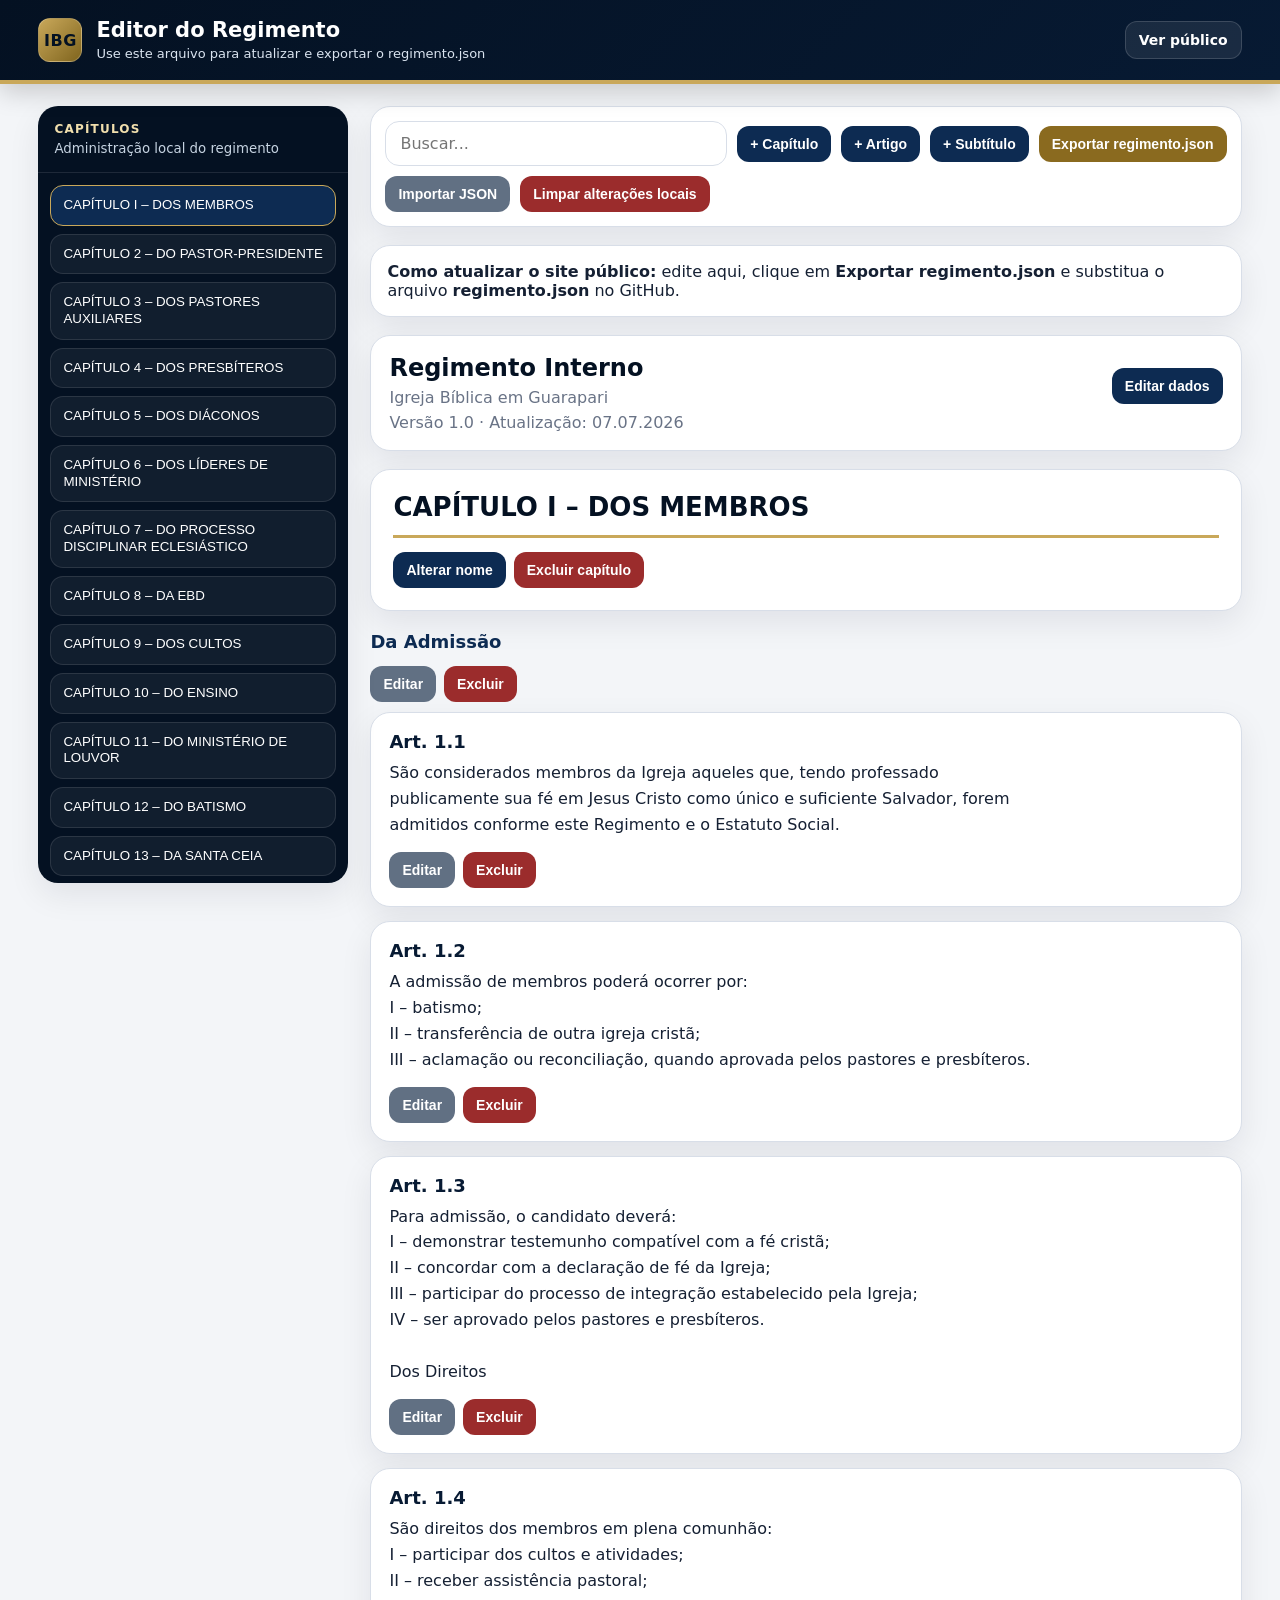
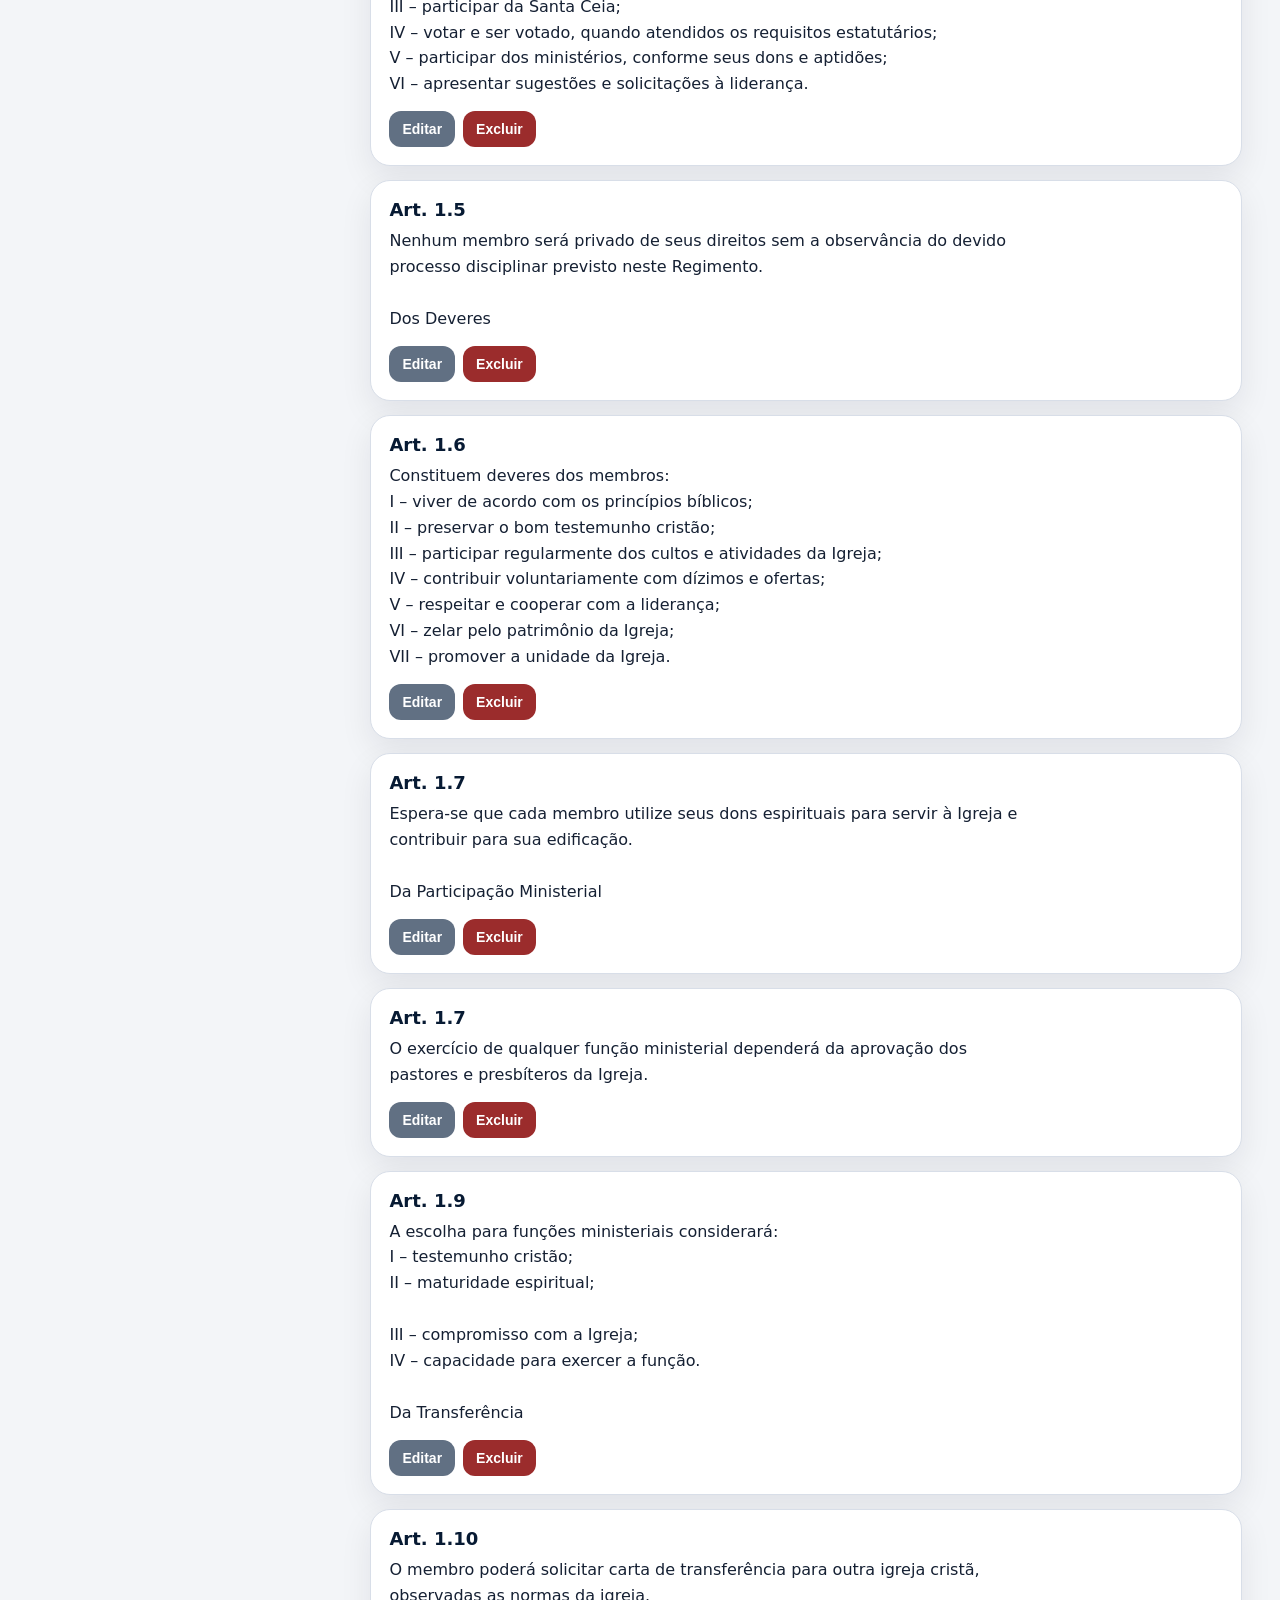
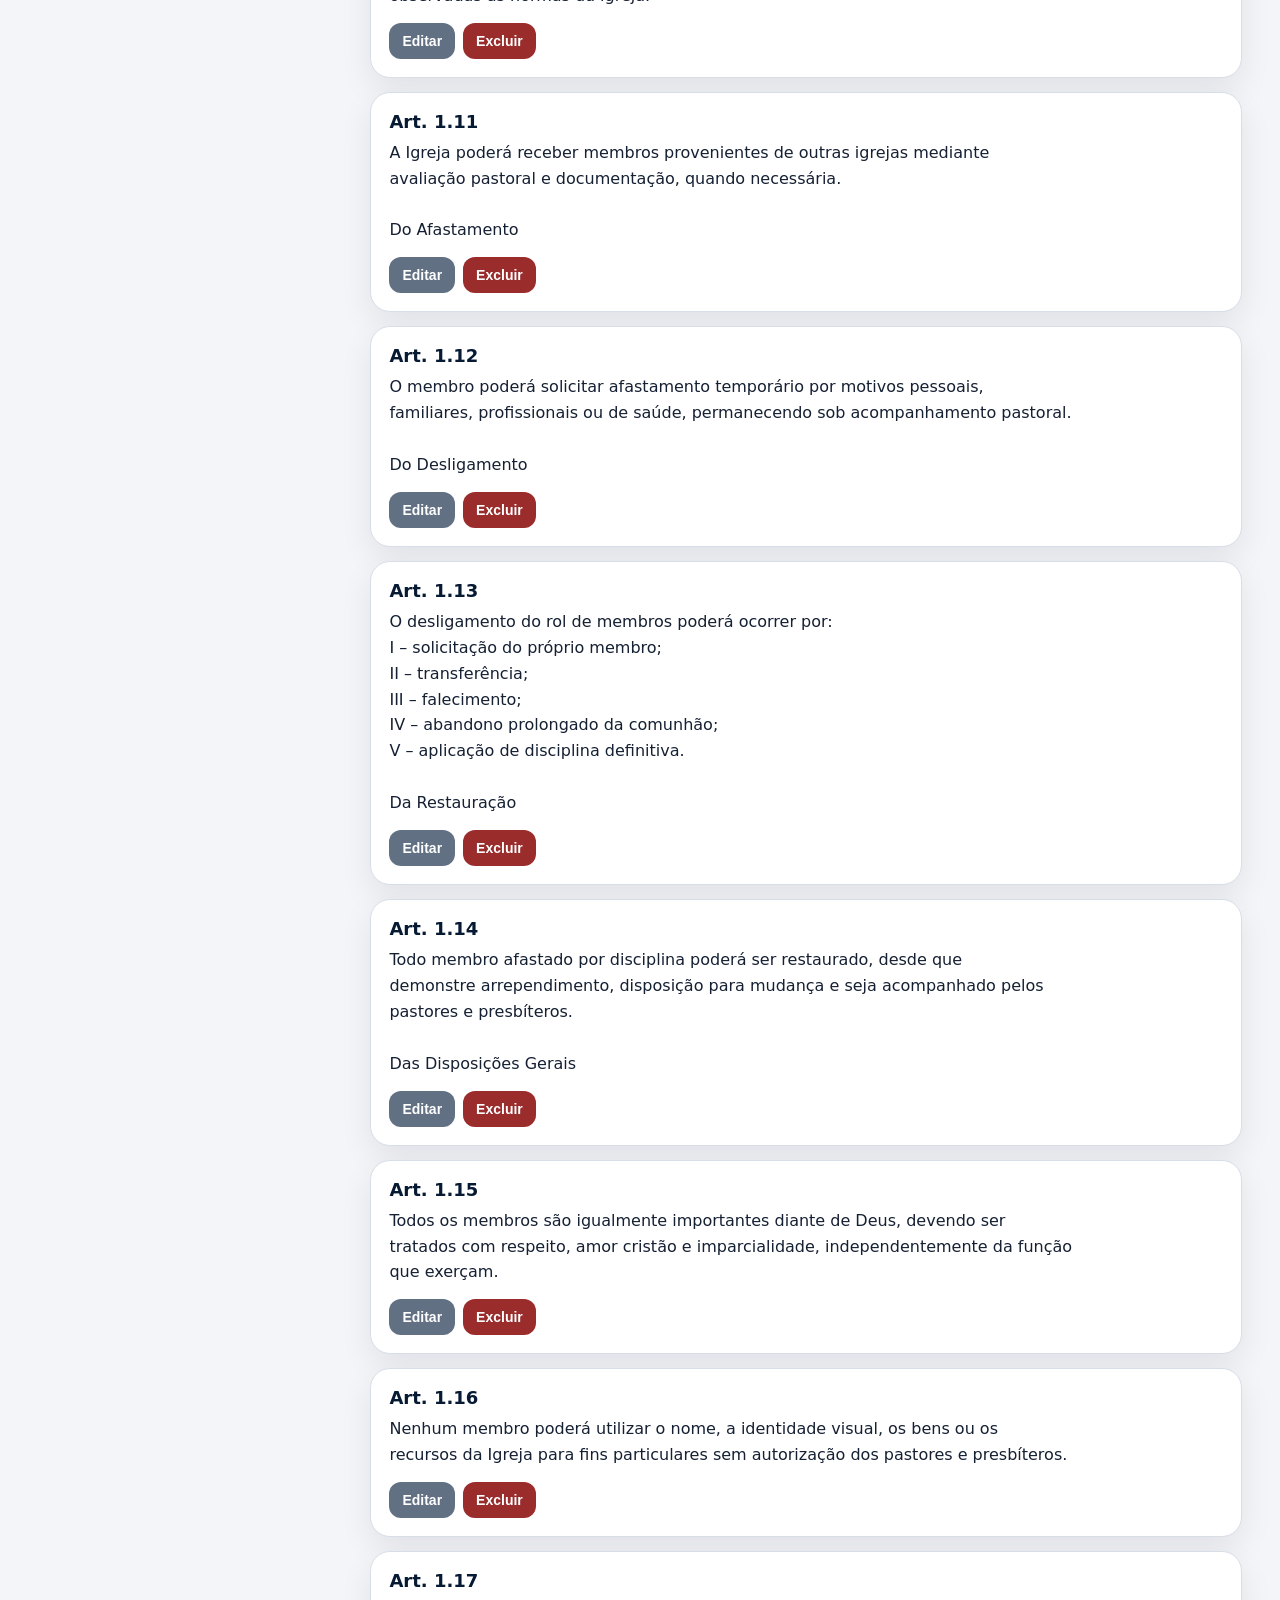
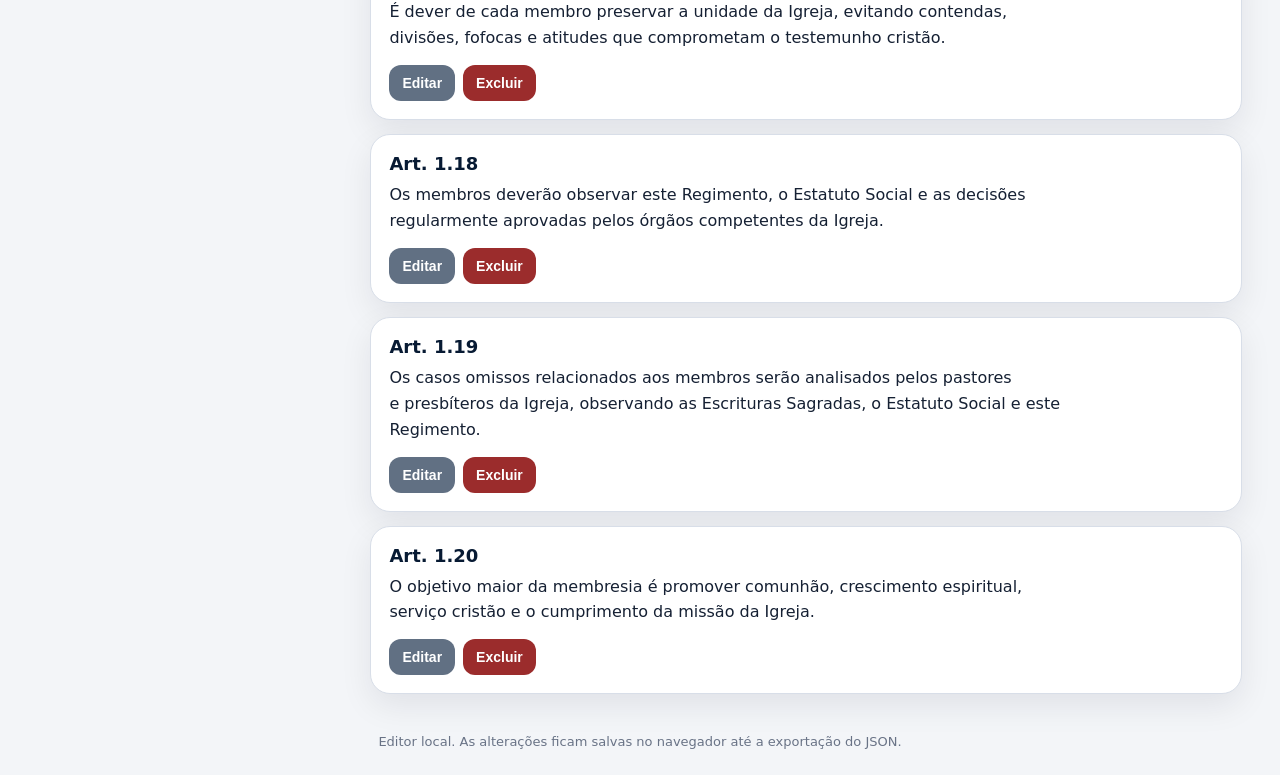
==== editor.html @ 9f3fc02a "Add files via upload" ====
<!doctype html>
<html lang="pt-BR">
<head>
  <meta charset="utf-8">
  <meta name="viewport" content="width=device-width,initial-scale=1">
  <title>Editor do Regimento - IBG</title>
  <link rel="stylesheet" href="style.css">
</head>
<body data-mode="editor" class="editor-mode">
  <header class="app-header">
    <div class="header-inner">
      <div class="brand">
        <div class="logo-mark">IBG</div>
        <div>
          <h1>Editor do Regimento</h1>
          <p>Use este arquivo para atualizar e exportar o regimento.json</p>
        </div>
      </div>
      <div class="header-actions">
        <button class="btn ghost menu-toggle" onclick="openSidebar()">☰ Capítulos</button>
        <a class="btn ghost hide-mobile" href="index.html" target="_blank">Ver público</a>
      </div>
    </div>
  </header>

  <div id="sidebarBackdrop" class="sidebar-backdrop" onclick="closeSidebar()"></div>

  <div class="app">
    <aside id="sidebar" class="sidebar">
      <div class="sidebar-head">
        <div class="sidebar-title">Capítulos</div>
        <small>Administração local do regimento</small>
      </div>
      <nav id="chapterMenu" class="chapter-nav"></nav>
    </aside>

    <main class="content">
      <div class="toolbar">
        <div class="search">
          <input id="searchInput" placeholder="Buscar..." oninput="render()">
        </div>
        <button class="btn" onclick="openChapterModal()">+ Capítulo</button>
        <button class="btn" onclick="openItemModal('article')">+ Artigo</button>
        <button class="btn" onclick="openItemModal('section')">+ Subtítulo</button>
        <button class="btn gold" onclick="downloadJSON()">Exportar regimento.json</button>
        <button class="btn light" onclick="document.getElementById('jsonFile').click()">Importar JSON</button>
        <button class="btn danger" onclick="clearLocalChanges()">Limpar alterações locais</button>
        <input id="jsonFile" type="file" accept=".json" style="display:none" onchange="importJSON(event)">
      </div>

      <div class="notice-card" style="padding:16px;margin-bottom:18px">
        <strong>Como atualizar o site público:</strong>
        edite aqui, clique em <strong>Exportar regimento.json</strong> e substitua o arquivo <strong>regimento.json</strong> no GitHub.
      </div>

      <div id="content"></div>
    </main>
  </div>

  <div id="metaModal" class="modal">
    <div class="modal-box">
      <h2>Dados do regimento</h2>
      <div class="form-row"><label>Título</label><input id="metaTitle"></div>
      <div class="form-row"><label>Igreja</label><input id="metaChurch"></div>
      <div class="form-row"><label>Versão</label><input id="metaVersion"></div>
      <div class="form-row"><label>Última atualização</label><input id="metaUpdated"></div>
      <div class="chapter-actions">
        <button class="btn success" onclick="saveMeta()">Salvar</button>
        <button class="btn light" onclick="closeModals()">Cancelar</button>
      </div>
    </div>
  </div>

  <div id="chapterModal" class="modal">
    <div class="modal-box">
      <h2 id="chapterModalTitle">Novo capítulo</h2>
      <div class="form-row">
        <label>Nome do capítulo</label>
        <input id="chapterTitleInput" placeholder="Ex.: CAPÍTULO I – DOS MEMBROS">
      </div>
      <div class="chapter-actions">
        <button class="btn success" onclick="saveChapter()">Salvar</button>
        <button class="btn light" onclick="closeModals()">Cancelar</button>
      </div>
    </div>
  </div>

  <div id="itemModal" class="modal">
    <div class="modal-box">
      <h2 id="itemModalTitle">Novo artigo</h2>
      <div class="form-row">
        <label>Capítulo</label>
        <select id="itemChapterSelect"></select>
      </div>
      <div class="form-row" id="articleNumberWrapper">
        <label>Número do artigo</label>
        <input id="itemNumberInput" placeholder="Ex.: Art. 5.14">
      </div>
      <div class="form-row">
        <label>Texto</label>
        <textarea id="itemTextInput" placeholder="Digite o texto..."></textarea>
      </div>
      <div class="chapter-actions">
        <button class="btn success" onclick="saveItem()">Salvar</button>
        <button class="btn light" onclick="closeModals()">Cancelar</button>
      </div>
    </div>
  </div>

  <footer class="footer">Editor local. As alterações ficam salvas no navegador até a exportação do JSON.</footer>
  <div id="toast" class="toast"></div>
  <script src="app.js"></script>
</body>
</html>
---- style.css ----
:root{
  --navy:#041122;
  --navy-2:#071a33;
  --navy-3:#0d2b52;
  --gold:#c9a85a;
  --gold-2:#f1dfad;
  --bg:#f3f5f8;
  --card:#ffffff;
  --text:#152033;
  --muted:#697386;
  --border:#d8dee8;
  --danger:#9b2c2c;
  --success:#206a45;
  --shadow:0 12px 32px rgba(4,17,34,.08);
}
*{box-sizing:border-box}
html{scroll-behavior:smooth}
body{
  margin:0;
  font-family:Inter,system-ui,-apple-system,BlinkMacSystemFont,"Segoe UI",Arial,sans-serif;
  background:var(--bg);
  color:var(--text);
}
body.no-scroll{overflow:hidden}
a{color:inherit}
.app-header{
  position:sticky;
  top:0;
  z-index:20;
  background:linear-gradient(135deg,var(--navy),var(--navy-2));
  color:white;
  border-bottom:4px solid var(--gold);
  box-shadow:0 8px 24px rgba(0,0,0,.18);
}
.header-inner{
  width:min(1240px,94%);
  margin:auto;
  padding:18px 0;
  display:flex;
  align-items:center;
  justify-content:space-between;
  gap:16px;
}
.brand{
  display:flex;
  align-items:center;
  gap:14px;
}
.logo-mark{
  width:44px;
  height:44px;
  border-radius:12px;
  border:1px solid rgba(255,255,255,.2);
  background:linear-gradient(135deg,var(--gold),#80651e);
  display:flex;
  align-items:center;
  justify-content:center;
  color:var(--navy);
  font-weight:900;
  letter-spacing:.5px;
}
.brand h1{margin:0;font-size:21px;line-height:1.1}
.brand p{margin:4px 0 0;color:#d9e3ef;font-size:13px}
.header-actions{display:flex;align-items:center;gap:8px;flex-wrap:wrap}
.btn{
  border:0;
  background:var(--navy-3);
  color:white;
  padding:10px 13px;
  border-radius:12px;
  font-weight:700;
  cursor:pointer;
  text-decoration:none;
  display:inline-flex;
  align-items:center;
  gap:8px;
  font-size:14px;
}
.btn:hover{filter:brightness(1.12)}
.btn.gold{background:#8a6a1f}
.btn.light{background:#617083}
.btn.danger{background:var(--danger)}
.btn.success{background:var(--success)}
.btn.ghost{background:rgba(255,255,255,.08);border:1px solid rgba(255,255,255,.15)}
.menu-toggle{display:none}
.app{
  width:min(1240px,94%);
  margin:22px auto;
  display:grid;
  grid-template-columns:310px 1fr;
  gap:22px;
}
.sidebar{
  position:sticky;
  top:96px;
  align-self:start;
  background:var(--navy);
  color:white;
  border-radius:20px;
  overflow:hidden;
  box-shadow:var(--shadow);
}
.sidebar-head{
  padding:16px;
  border-bottom:1px solid rgba(255,255,255,.1);
}
.sidebar-title{
  font-size:12px;
  letter-spacing:1.2px;
  text-transform:uppercase;
  color:var(--gold-2);
  font-weight:900;
}
.sidebar small{display:block;color:#c6d3e1;margin-top:5px}
.chapter-nav{
  padding:12px;
  max-height:calc(100vh - 190px);
  overflow:auto;
}
.nav-btn{
  width:100%;
  border:1px solid rgba(255,255,255,.11);
  background:rgba(255,255,255,.055);
  color:white;
  text-align:left;
  padding:11px 12px;
  border-radius:13px;
  margin-bottom:8px;
  cursor:pointer;
  line-height:1.25;
}
.nav-btn:hover,.nav-btn.active{
  background:var(--navy-3);
  border-color:var(--gold);
}
.content{min-width:0}
.toolbar{
  background:var(--card);
  border:1px solid var(--border);
  border-radius:20px;
  padding:14px;
  box-shadow:var(--shadow);
  margin-bottom:18px;
  display:flex;
  flex-wrap:wrap;
  gap:10px;
  align-items:center;
}
.search{
  flex:1;
  min-width:240px;
  position:relative;
}
.search input{
  width:100%;
  border:1px solid var(--border);
  border-radius:14px;
  padding:12px 14px;
  font-size:16px;
  outline:none;
}
.search input:focus{border-color:var(--navy-3);box-shadow:0 0 0 4px rgba(13,43,82,.08)}
.meta-card,.chapter-card,.article-card,.notice-card{
  background:var(--card);
  border:1px solid var(--border);
  border-radius:20px;
  box-shadow:var(--shadow);
}
.meta-card{
  padding:18px;
  margin-bottom:18px;
  display:flex;
  justify-content:space-between;
  gap:16px;
  align-items:flex-start;
}
.meta-card h2{margin:0;color:var(--navy);font-size:24px}
.meta-card p{margin:6px 0 0;color:var(--muted)}
.chapter-card{
  padding:22px;
  margin-bottom:16px;
}
.chapter-card h2{
  margin:0;
  color:var(--navy);
  font-size:26px;
  line-height:1.2;
  padding-bottom:12px;
  border-bottom:3px solid var(--gold);
}
.chapter-actions,.article-actions{display:flex;gap:8px;flex-wrap:wrap;margin-top:14px}
.section-title{
  margin:20px 0 10px;
  color:var(--navy-3);
  font-weight:900;
  font-size:18px;
}
.article-card{
  padding:18px;
  margin-bottom:14px;
  scroll-margin-top:120px;
}
.article-card h3{
  margin:0 0 8px;
  color:var(--navy-2);
  font-size:18px;
}
.article-card p{
  margin:0;
  line-height:1.62;
  white-space:pre-wrap;
  font-size:16px;
}
.article-number-link{
  text-decoration:none;
}
.article-number-link:hover{text-decoration:underline}
.empty{
  padding:28px;
  text-align:center;
  color:var(--muted);
}
.admin-only{display:none}
.editor-mode .admin-only{display:flex}
.form-row{margin-bottom:14px}
label{display:block;margin-bottom:6px;font-weight:800;color:var(--navy)}
input,textarea,select{
  width:100%;
  border:1px solid var(--border);
  border-radius:12px;
  padding:11px;
  font:inherit;
  outline:none;
}
textarea{min-height:165px;resize:vertical}
input:focus,textarea:focus,select:focus{border-color:var(--navy-3);box-shadow:0 0 0 4px rgba(13,43,82,.08)}
.modal{
  position:fixed;
  inset:0;
  display:none;
  align-items:center;
  justify-content:center;
  background:rgba(0,0,0,.58);
  z-index:50;
  padding:18px;
}
.modal.open{display:flex}
.modal-box{
  width:min(780px,100%);
  max-height:90vh;
  overflow:auto;
  background:white;
  border-radius:22px;
  padding:22px;
  box-shadow:0 30px 90px rgba(0,0,0,.35);
}
.modal-box h2{margin:0 0 16px;color:var(--navy)}
.footer{
  width:min(1240px,94%);
  margin:26px auto;
  color:var(--muted);
  font-size:13px;
  text-align:center;
}
.toast{
  position:fixed;
  right:18px;
  bottom:18px;
  background:var(--navy);
  color:white;
  padding:13px 16px;
  border-radius:14px;
  box-shadow:var(--shadow);
  display:none;
  z-index:80;
}
.toast.show{display:block}
@media(max-width:900px){
  .header-inner{padding:14px 0}
  .brand h1{font-size:18px}
  .header-actions .hide-mobile{display:none}
  .menu-toggle{display:inline-flex}
  .app{display:block;margin-top:14px}
  .sidebar{
    position:fixed;
    inset:0 auto 0 0;
    width:min(86vw,340px);
    border-radius:0;
    transform:translateX(-105%);
    transition:.25s ease;
    z-index:40;
    top:0;
  }
  .sidebar.open{transform:translateX(0)}
  .chapter-nav{max-height:calc(100vh - 78px)}
  .sidebar-backdrop{
    display:none;
    position:fixed;
    inset:0;
    background:rgba(0,0,0,.45);
    z-index:35;
  }
  .sidebar-backdrop.open{display:block}
  .toolbar{position:sticky;top:83px;z-index:15}
  .search{min-width:100%}
  .meta-card{display:block}
  .chapter-card h2{font-size:22px}
  .article-card p{font-size:16.5px}
}
@media(max-width:520px){
  .header-inner{width:92%}
  .brand{gap:10px}
  .logo-mark{width:38px;height:38px;border-radius:10px}
  .header-actions{justify-content:flex-end}
  .btn{padding:9px 11px;font-size:13px}
  .app{width:92%}
  .toolbar{border-radius:16px}
  .chapter-card,.article-card,.meta-card{border-radius:16px}
}
@media print{
  .app-header,.sidebar,.toolbar,.chapter-actions,.article-actions,.footer,.toast{display:none!important}
  body{background:white;color:black}
  .app{display:block;width:100%;margin:0}
  .chapter-card,.article-card,.meta-card{box-shadow:none;border:0;border-radius:0}
  .article-card{page-break-inside:avoid}
  .chapter-card h2{color:black;border-bottom:2px solid #000}
}
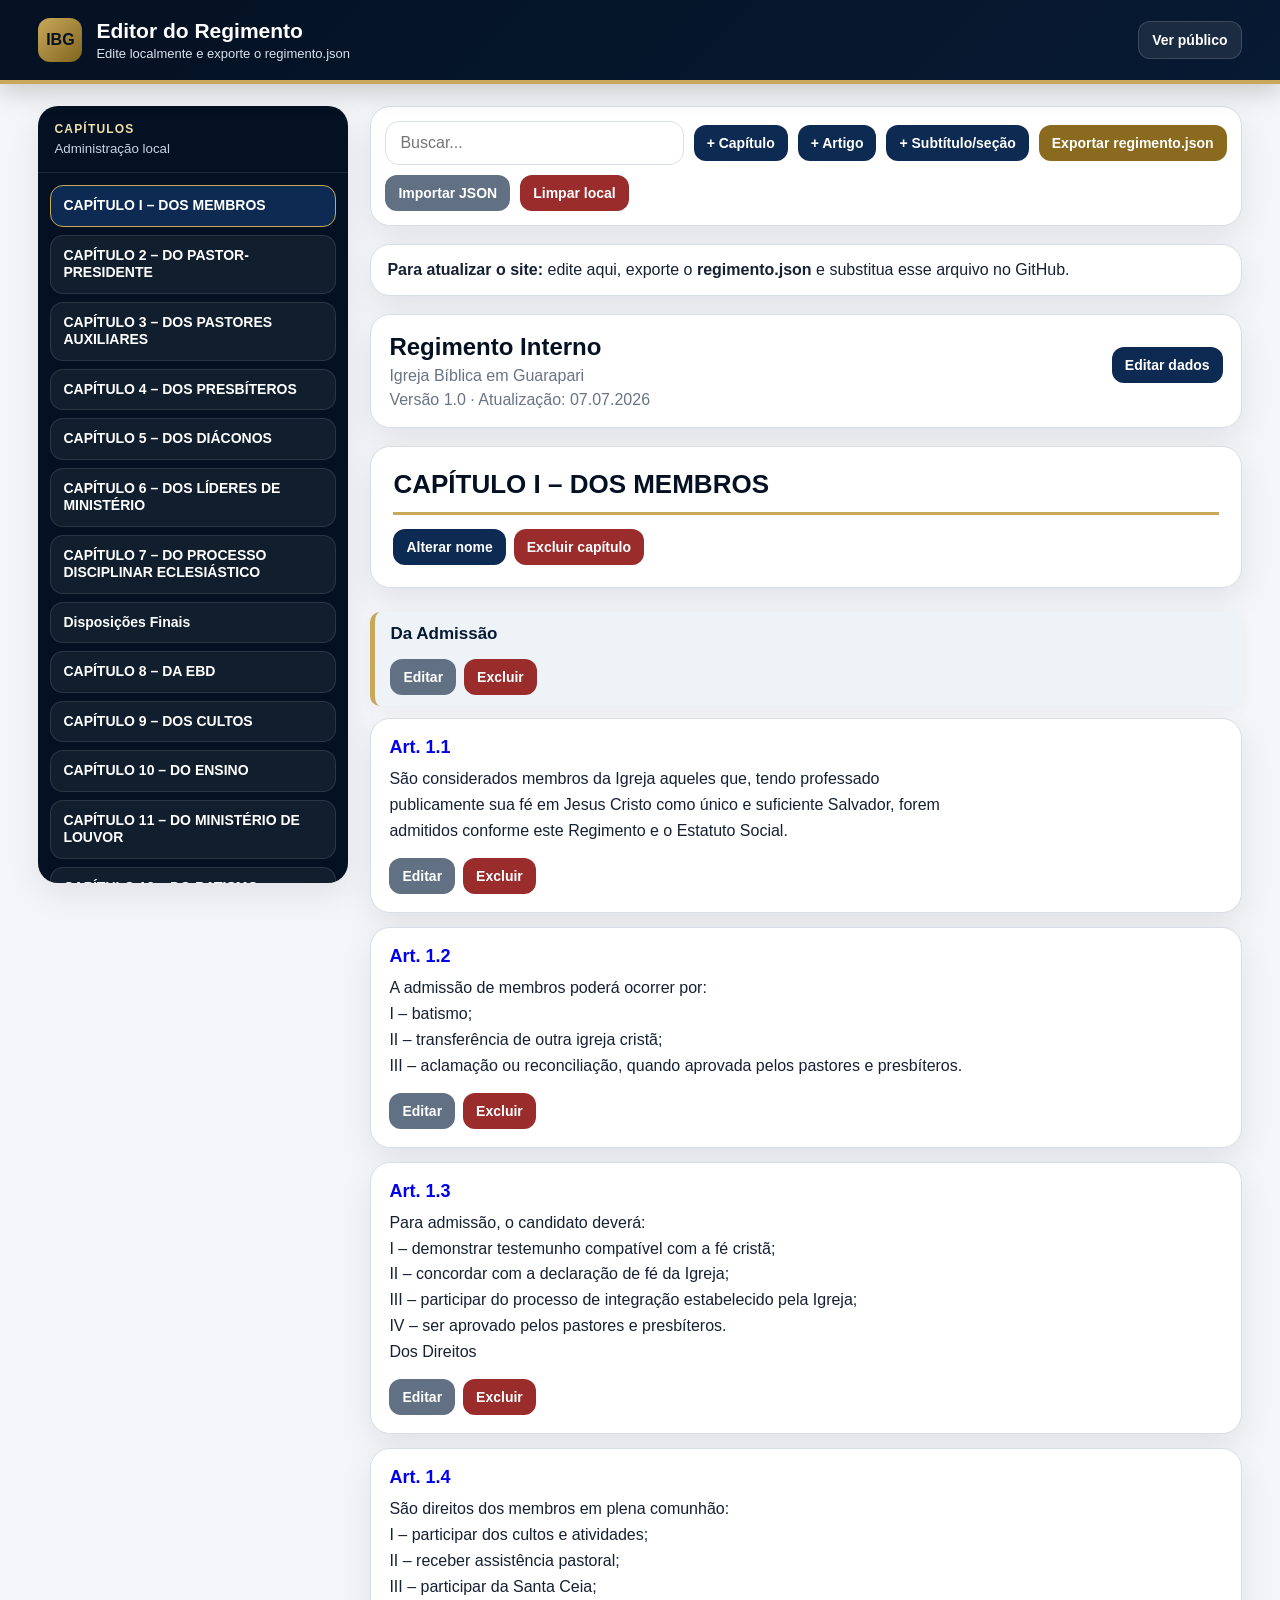
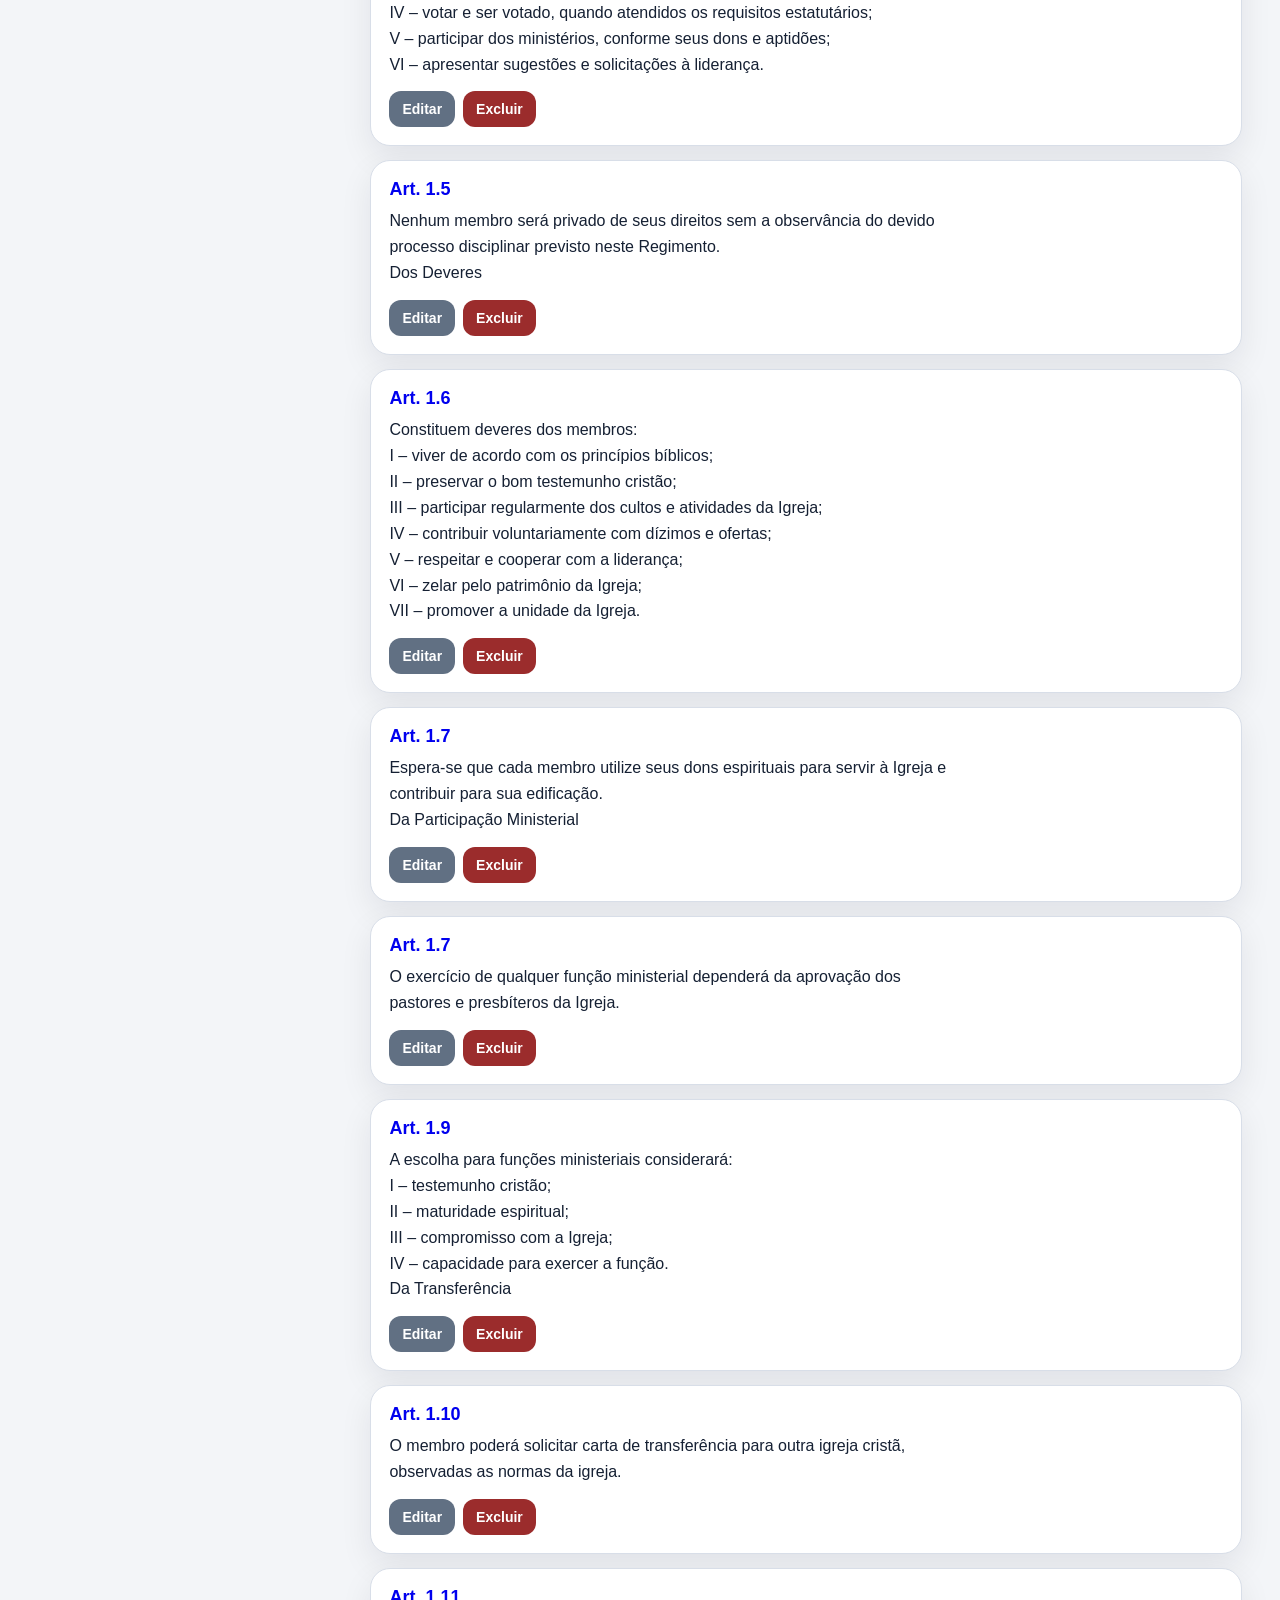
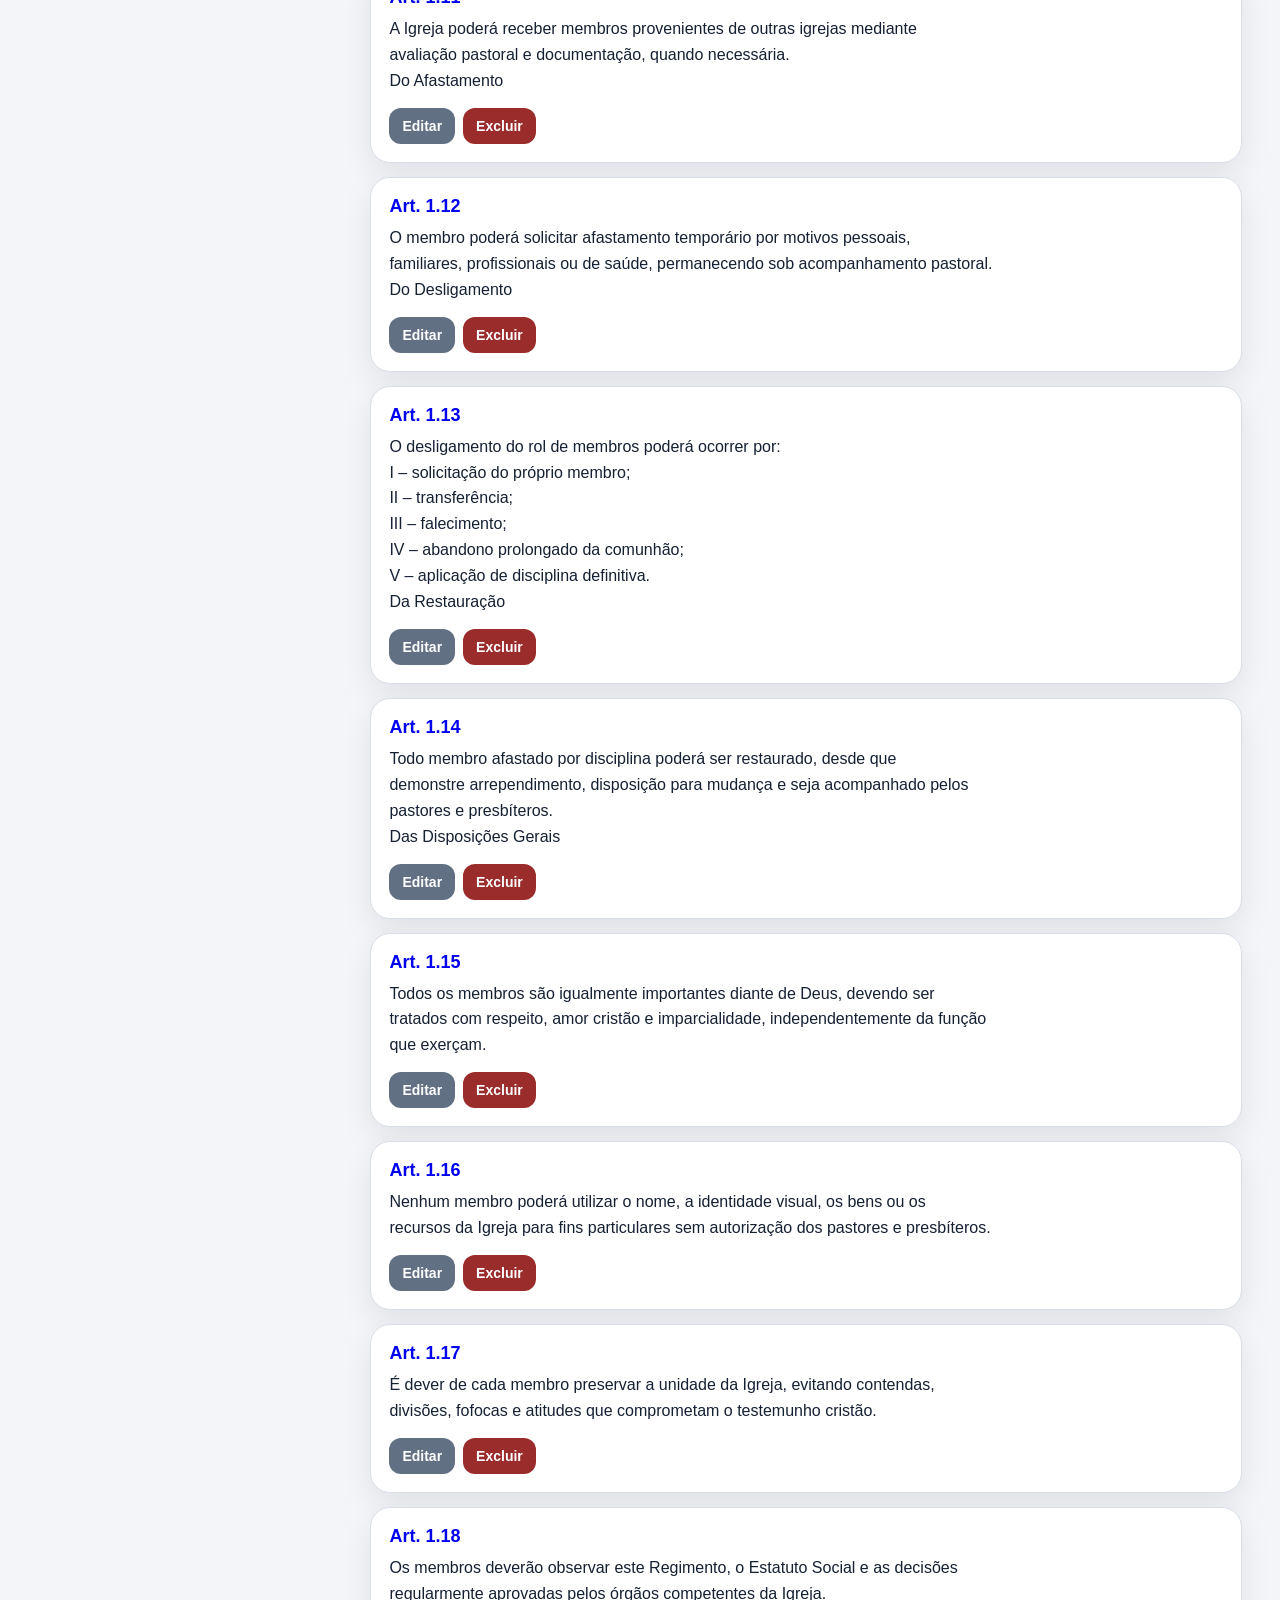
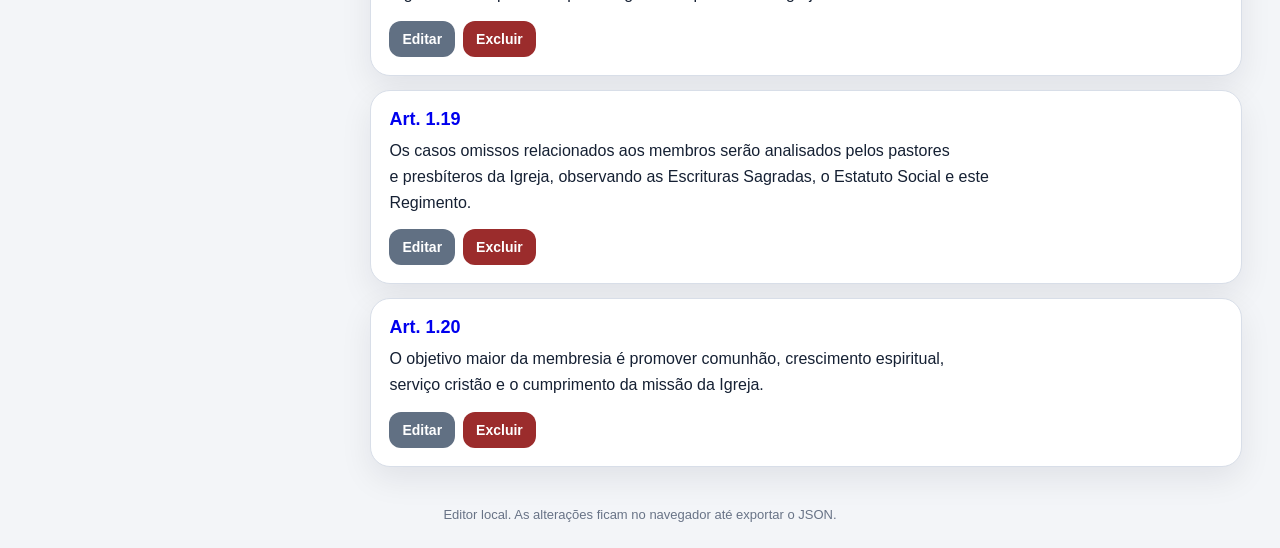
==== commit a6166868: "Add files via upload" ====
--- a/editor.html
+++ b/editor.html
@@ -6,109 +6,54 @@
   <title>Editor do Regimento - IBG</title>
   <link rel="stylesheet" href="style.css">
 </head>
-<body data-mode="editor" class="editor-mode">
-  <header class="app-header">
-    <div class="header-inner">
-      <div class="brand">
-        <div class="logo-mark">IBG</div>
-        <div>
-          <h1>Editor do Regimento</h1>
-          <p>Use este arquivo para atualizar e exportar o regimento.json</p>
-        </div>
-      </div>
-      <div class="header-actions">
-        <button class="btn ghost menu-toggle" onclick="openSidebar()">☰ Capítulos</button>
-        <a class="btn ghost hide-mobile" href="index.html" target="_blank">Ver público</a>
-      </div>
+<body data-mode="editor">
+<header>
+  <div class="header-inner">
+    <div class="brand"><div class="logo">IBG</div><div><h1>Editor do Regimento</h1><p>Edite localmente e exporte o regimento.json</p></div></div>
+    <div class="actions"><button class="ghost menu-toggle" onclick="openSidebar()">☰ Capítulos</button><a class="btn ghost hide-mobile" href="index.html" target="_blank">Ver público</a></div>
+  </div>
+</header>
+<div id="sidebarBackdrop" class="sidebar-backdrop" onclick="closeSidebar()"></div>
+<div class="app">
+  <aside id="sidebar" class="sidebar"><div class="sidebar-head"><div class="sidebar-title">Capítulos</div><small>Administração local</small></div><nav id="chapterMenu" class="chapter-nav"></nav></aside>
+  <main class="content">
+    <div class="toolbar">
+      <div class="search"><input id="searchInput" placeholder="Buscar..." oninput="render()"></div>
+      <button onclick="openChapterModal()">+ Capítulo</button>
+      <button onclick="openItemModal('article')">+ Artigo</button>
+      <button onclick="openItemModal('section')">+ Subtítulo/seção</button>
+      <button class="gold" onclick="downloadJSON()">Exportar regimento.json</button>
+      <button class="light" onclick="document.getElementById('jsonFile').click()">Importar JSON</button>
+      <button class="danger" onclick="clearLocal()">Limpar local</button>
+      <input id="jsonFile" type="file" accept=".json" style="display:none" onchange="importJSON(event)">
     </div>
-  </header>
+    <div class="notice-card" style="padding:16px;margin-bottom:18px"><strong>Para atualizar o site:</strong> edite aqui, exporte o <strong>regimento.json</strong> e substitua esse arquivo no GitHub.</div>
+    <div id="content"></div>
+  </main>
+</div>
 
-  <div id="sidebarBackdrop" class="sidebar-backdrop" onclick="closeSidebar()"></div>
+<div id="metaModal" class="modal"><div class="modal-box"><h2>Dados do regimento</h2>
+  <div class="form-row"><label>Título</label><input id="metaTitle"></div>
+  <div class="form-row"><label>Igreja</label><input id="metaChurch"></div>
+  <div class="form-row"><label>Versão</label><input id="metaVersion"></div>
+  <div class="form-row"><label>Última atualização</label><input id="metaUpdated"></div>
+  <div class="actions"><button class="success" onclick="saveMeta()">Salvar</button><button class="light" onclick="closeModals()">Cancelar</button></div>
+</div></div>
 
-  <div class="app">
-    <aside id="sidebar" class="sidebar">
-      <div class="sidebar-head">
-        <div class="sidebar-title">Capítulos</div>
-        <small>Administração local do regimento</small>
-      </div>
-      <nav id="chapterMenu" class="chapter-nav"></nav>
-    </aside>
+<div id="chapterModal" class="modal"><div class="modal-box"><h2 id="chapterModalTitle">Novo capítulo</h2>
+  <div class="form-row"><label>Nome do capítulo</label><input id="chapterTitleInput"></div>
+  <div class="actions"><button class="success" onclick="saveChapter()">Salvar</button><button class="light" onclick="closeModals()">Cancelar</button></div>
+</div></div>
 
-    <main class="content">
-      <div class="toolbar">
-        <div class="search">
-          <input id="searchInput" placeholder="Buscar..." oninput="render()">
-        </div>
-        <button class="btn" onclick="openChapterModal()">+ Capítulo</button>
-        <button class="btn" onclick="openItemModal('article')">+ Artigo</button>
-        <button class="btn" onclick="openItemModal('section')">+ Subtítulo</button>
-        <button class="btn gold" onclick="downloadJSON()">Exportar regimento.json</button>
-        <button class="btn light" onclick="document.getElementById('jsonFile').click()">Importar JSON</button>
-        <button class="btn danger" onclick="clearLocalChanges()">Limpar alterações locais</button>
-        <input id="jsonFile" type="file" accept=".json" style="display:none" onchange="importJSON(event)">
-      </div>
+<div id="itemModal" class="modal"><div class="modal-box"><h2 id="itemModalTitle">Novo artigo</h2>
+  <div class="form-row"><label>Capítulo</label><select id="itemChapterSelect"></select></div>
+  <div class="form-row" id="articleNumberWrapper"><label>Número do artigo</label><input id="itemNumberInput" placeholder="Ex.: Art. 5.14"></div>
+  <div class="form-row"><label>Texto</label><textarea id="itemTextInput"></textarea></div>
+  <div class="actions"><button class="success" onclick="saveItem()">Salvar</button><button class="light" onclick="closeModals()">Cancelar</button></div>
+</div></div>
 
-      <div class="notice-card" style="padding:16px;margin-bottom:18px">
-        <strong>Como atualizar o site público:</strong>
-        edite aqui, clique em <strong>Exportar regimento.json</strong> e substitua o arquivo <strong>regimento.json</strong> no GitHub.
-      </div>
-
-      <div id="content"></div>
-    </main>
-  </div>
-
-  <div id="metaModal" class="modal">
-    <div class="modal-box">
-      <h2>Dados do regimento</h2>
-      <div class="form-row"><label>Título</label><input id="metaTitle"></div>
-      <div class="form-row"><label>Igreja</label><input id="metaChurch"></div>
-      <div class="form-row"><label>Versão</label><input id="metaVersion"></div>
-      <div class="form-row"><label>Última atualização</label><input id="metaUpdated"></div>
-      <div class="chapter-actions">
-        <button class="btn success" onclick="saveMeta()">Salvar</button>
-        <button class="btn light" onclick="closeModals()">Cancelar</button>
-      </div>
-    </div>
-  </div>
-
-  <div id="chapterModal" class="modal">
-    <div class="modal-box">
-      <h2 id="chapterModalTitle">Novo capítulo</h2>
-      <div class="form-row">
-        <label>Nome do capítulo</label>
-        <input id="chapterTitleInput" placeholder="Ex.: CAPÍTULO I – DOS MEMBROS">
-      </div>
-      <div class="chapter-actions">
-        <button class="btn success" onclick="saveChapter()">Salvar</button>
-        <button class="btn light" onclick="closeModals()">Cancelar</button>
-      </div>
-    </div>
-  </div>
-
-  <div id="itemModal" class="modal">
-    <div class="modal-box">
-      <h2 id="itemModalTitle">Novo artigo</h2>
-      <div class="form-row">
-        <label>Capítulo</label>
-        <select id="itemChapterSelect"></select>
-      </div>
-      <div class="form-row" id="articleNumberWrapper">
-        <label>Número do artigo</label>
-        <input id="itemNumberInput" placeholder="Ex.: Art. 5.14">
-      </div>
-      <div class="form-row">
-        <label>Texto</label>
-        <textarea id="itemTextInput" placeholder="Digite o texto..."></textarea>
-      </div>
-      <div class="chapter-actions">
-        <button class="btn success" onclick="saveItem()">Salvar</button>
-        <button class="btn light" onclick="closeModals()">Cancelar</button>
-      </div>
-    </div>
-  </div>
-
-  <footer class="footer">Editor local. As alterações ficam salvas no navegador até a exportação do JSON.</footer>
-  <div id="toast" class="toast"></div>
-  <script src="app.js"></script>
+<footer class="footer">Editor local. As alterações ficam no navegador até exportar o JSON.</footer>
+<div id="toast" class="toast"></div>
+<script src="app.js"></script>
 </body>
 </html>
--- a/style.css
+++ b/style.css
@@ -1,328 +1,80 @@
 
 :root{
-  --navy:#041122;
-  --navy-2:#071a33;
-  --navy-3:#0d2b52;
-  --gold:#c9a85a;
-  --gold-2:#f1dfad;
-  --bg:#f3f5f8;
-  --card:#ffffff;
-  --text:#152033;
-  --muted:#697386;
-  --border:#d8dee8;
-  --danger:#9b2c2c;
-  --success:#206a45;
+  --navy:#041122; --navy2:#071a33; --navy3:#0d2b52;
+  --gold:#c9a85a; --gold2:#f2dfaa;
+  --bg:#f3f5f8; --card:#fff; --text:#152033; --muted:#687386;
+  --border:#d8dee8; --danger:#9b2c2c; --success:#206a45;
+  --section-bg:#eef3f8;
   --shadow:0 12px 32px rgba(4,17,34,.08);
 }
 *{box-sizing:border-box}
 html{scroll-behavior:smooth}
-body{
-  margin:0;
-  font-family:Inter,system-ui,-apple-system,BlinkMacSystemFont,"Segoe UI",Arial,sans-serif;
-  background:var(--bg);
-  color:var(--text);
+body{margin:0;font-family:Arial,Helvetica,sans-serif;background:var(--bg);color:var(--text)}
+body.no-scroll{overflow:hidden}
+header{
+  position:sticky;top:0;z-index:20;
+  background:linear-gradient(135deg,var(--navy),var(--navy2));
+  color:white;border-bottom:4px solid var(--gold);
+  box-shadow:0 8px 24px rgba(0,0,0,.18)
 }
-body.no-scroll{overflow:hidden}
-a{color:inherit}
-.app-header{
-  position:sticky;
-  top:0;
-  z-index:20;
-  background:linear-gradient(135deg,var(--navy),var(--navy-2));
-  color:white;
-  border-bottom:4px solid var(--gold);
-  box-shadow:0 8px 24px rgba(0,0,0,.18);
+.header-inner{width:min(1240px,94%);margin:auto;padding:18px 0;display:flex;align-items:center;justify-content:space-between;gap:16px}
+.brand{display:flex;align-items:center;gap:14px}
+.logo{width:44px;height:44px;border-radius:12px;background:linear-gradient(135deg,var(--gold),#80651e);display:flex;align-items:center;justify-content:center;color:var(--navy);font-weight:900}
+.brand h1{margin:0;font-size:21px;line-height:1.1}.brand p{margin:4px 0 0;color:#d9e3ef;font-size:13px}
+.actions{display:flex;gap:8px;flex-wrap:wrap}
+button,.btn{border:0;border-radius:12px;padding:10px 13px;background:var(--navy3);color:white;font-weight:bold;cursor:pointer;text-decoration:none;display:inline-flex;align-items:center;gap:7px;font-size:14px}
+button:hover,.btn:hover{filter:brightness(1.12)}.btn.gold,button.gold{background:#8a6a1f}.btn.light,button.light{background:#617083}.btn.danger,button.danger{background:var(--danger)}.btn.success,button.success{background:var(--success)}.btn.ghost,button.ghost{background:rgba(255,255,255,.08);border:1px solid rgba(255,255,255,.15)}
+.menu-toggle{display:none}
+.app{width:min(1240px,94%);margin:22px auto;display:grid;grid-template-columns:310px 1fr;gap:22px}
+.sidebar{position:sticky;top:96px;align-self:start;background:var(--navy);color:white;border-radius:20px;overflow:hidden;box-shadow:var(--shadow)}
+.sidebar-head{padding:16px;border-bottom:1px solid rgba(255,255,255,.1)}
+.sidebar-title{font-size:12px;letter-spacing:1.2px;text-transform:uppercase;color:var(--gold2);font-weight:900}.sidebar small{display:block;color:#c6d3e1;margin-top:5px}
+.chapter-nav{padding:12px;max-height:calc(100vh - 190px);overflow:auto}
+.nav-btn{width:100%;border:1px solid rgba(255,255,255,.11);background:rgba(255,255,255,.055);color:white;text-align:left;padding:11px 12px;border-radius:13px;margin-bottom:8px;cursor:pointer;line-height:1.25}
+.nav-btn:hover,.nav-btn.active{background:var(--navy3);border-color:var(--gold)}
+.content{min-width:0}
+.toolbar{background:var(--card);border:1px solid var(--border);border-radius:20px;padding:14px;box-shadow:var(--shadow);margin-bottom:18px;display:flex;flex-wrap:wrap;gap:10px;align-items:center}
+.search{flex:1;min-width:240px}.search input,input,textarea,select{width:100%;border:1px solid var(--border);border-radius:14px;padding:12px 14px;font-size:16px;outline:none;font-family:inherit}
+textarea{min-height:165px;resize:vertical}input:focus,textarea:focus,select:focus{border-color:var(--navy3);box-shadow:0 0 0 4px rgba(13,43,82,.08)}
+.meta-card,.chapter-card,.article-card,.notice-card{background:var(--card);border:1px solid var(--border);border-radius:20px;box-shadow:var(--shadow)}
+.meta-card{padding:18px;margin-bottom:18px;display:flex;justify-content:space-between;gap:16px;align-items:flex-start}
+.meta-card h2{margin:0;color:var(--navy);font-size:24px}.meta-card p{margin:6px 0 0;color:var(--muted)}
+.chapter-card{padding:22px;margin-bottom:16px}.chapter-card h2{margin:0;color:var(--navy);font-size:26px;line-height:1.2;padding-bottom:12px;border-bottom:3px solid var(--gold)}
+.chapter-actions,.article-actions{display:flex;gap:8px;flex-wrap:wrap;margin-top:14px}
+
+/* Seções internas dos capítulos */
+.section-title{
+  margin:24px 0 12px;
+  padding:11px 15px;
+  background:var(--section-bg);
+  border-left:5px solid var(--gold);
+  border-radius:10px;
+  color:var(--navy2);
+  font-weight:900;
+  font-size:17px;
+  line-height:1.3;
+  box-shadow:0 4px 14px rgba(4,17,34,.04);
 }
-.header-inner{
-  width:min(1240px,94%);
-  margin:auto;
-  padding:18px 0;
-  display:flex;
-  align-items:center;
-  justify-content:space-between;
-  gap:16px;
+
+.article-card{padding:18px;margin-bottom:14px;scroll-margin-top:120px}.article-card h3{margin:0 0 8px;color:var(--navy2);font-size:18px}.article-card p{margin:0;line-height:1.62;white-space:pre-wrap;font-size:16px}
+.article-number-link{text-decoration:none}.article-number-link:hover{text-decoration:underline}
+.empty{padding:28px;text-align:center;color:var(--muted)}
+.modal{position:fixed;inset:0;display:none;align-items:center;justify-content:center;background:rgba(0,0,0,.58);z-index:50;padding:18px}.modal.open{display:flex}
+.modal-box{width:min(780px,100%);max-height:90vh;overflow:auto;background:white;border-radius:22px;padding:22px;box-shadow:0 30px 90px rgba(0,0,0,.35)}.modal-box h2{margin:0 0 16px;color:var(--navy)}
+.form-row{margin-bottom:14px}label{display:block;margin-bottom:6px;font-weight:800;color:var(--navy)}
+.footer{width:min(1240px,94%);margin:26px auto;color:var(--muted);font-size:13px;text-align:center}.toast{position:fixed;right:18px;bottom:18px;background:var(--navy);color:white;padding:13px 16px;border-radius:14px;box-shadow:var(--shadow);display:none;z-index:80}.toast.show{display:block}
+@media(max-width:900px){
+  .brand h1{font-size:18px}.hide-mobile{display:none}.menu-toggle{display:inline-flex}.app{display:block;margin-top:14px}
+  .sidebar{position:fixed;inset:0 auto 0 0;width:min(86vw,340px);border-radius:0;transform:translateX(-105%);transition:.25s ease;z-index:40;top:0}.sidebar.open{transform:translateX(0)}
+  .sidebar-backdrop{display:none;position:fixed;inset:0;background:rgba(0,0,0,.45);z-index:35}.sidebar-backdrop.open{display:block}
+  .chapter-nav{max-height:calc(100vh - 78px)}.toolbar{position:sticky;top:83px;z-index:15}.search{min-width:100%}.meta-card{display:block}.chapter-card h2{font-size:22px}
+  .section-title{font-size:16px;padding:10px 13px;margin:20px 0 10px}
 }
-.brand{
-  display:flex;
-  align-items:center;
-  gap:14px;
+@media(max-width:520px){.header-inner{width:92%;padding:14px 0}.logo{width:38px;height:38px}.app{width:92%}.btn,button{padding:9px 11px;font-size:13px}.chapter-card,.article-card,.meta-card,.toolbar{border-radius:16px}}
+@media print{
+  header,.sidebar,.toolbar,.chapter-actions,.article-actions,.footer,.toast{display:none!important}
+  body{background:white;color:black}.app{display:block;width:100%;margin:0}
+  .chapter-card,.article-card,.meta-card{box-shadow:none;border:0;border-radius:0}
+  .section-title{background:#f1f1f1;color:black;border-left:4px solid #000;box-shadow:none}
+  .article-card{page-break-inside:avoid}.chapter-card h2{color:black;border-bottom:2px solid #000}
 }
-.logo-mark{
-  width:44px;
-  height:44px;
-  border-radius:12px;
-  border:1px solid rgba(255,255,255,.2);
-  background:linear-gradient(135deg,var(--gold),#80651e);
-  display:flex;
-  align-items:center;
-  justify-content:center;
-  color:var(--navy);
-  font-weight:900;
-  letter-spacing:.5px;
-}
-.brand h1{margin:0;font-size:21px;line-height:1.1}
-.brand p{margin:4px 0 0;color:#d9e3ef;font-size:13px}
-.header-actions{display:flex;align-items:center;gap:8px;flex-wrap:wrap}
-.btn{
-  border:0;
-  background:var(--navy-3);
-  color:white;
-  padding:10px 13px;
-  border-radius:12px;
-  font-weight:700;
-  cursor:pointer;
-  text-decoration:none;
-  display:inline-flex;
-  align-items:center;
-  gap:8px;
-  font-size:14px;
-}
-.btn:hover{filter:brightness(1.12)}
-.btn.gold{background:#8a6a1f}
-.btn.light{background:#617083}
-.btn.danger{background:var(--danger)}
-.btn.success{background:var(--success)}
-.btn.ghost{background:rgba(255,255,255,.08);border:1px solid rgba(255,255,255,.15)}
-.menu-toggle{display:none}
-.app{
-  width:min(1240px,94%);
-  margin:22px auto;
-  display:grid;
-  grid-template-columns:310px 1fr;
-  gap:22px;
-}
-.sidebar{
-  position:sticky;
-  top:96px;
-  align-self:start;
-  background:var(--navy);
-  color:white;
-  border-radius:20px;
-  overflow:hidden;
-  box-shadow:var(--shadow);
-}
-.sidebar-head{
-  padding:16px;
-  border-bottom:1px solid rgba(255,255,255,.1);
-}
-.sidebar-title{
-  font-size:12px;
-  letter-spacing:1.2px;
-  text-transform:uppercase;
-  color:var(--gold-2);
-  font-weight:900;
-}
-.sidebar small{display:block;color:#c6d3e1;margin-top:5px}
-.chapter-nav{
-  padding:12px;
-  max-height:calc(100vh - 190px);
-  overflow:auto;
-}
-.nav-btn{
-  width:100%;
-  border:1px solid rgba(255,255,255,.11);
-  background:rgba(255,255,255,.055);
-  color:white;
-  text-align:left;
-  padding:11px 12px;
-  border-radius:13px;
-  margin-bottom:8px;
-  cursor:pointer;
-  line-height:1.25;
-}
-.nav-btn:hover,.nav-btn.active{
-  background:var(--navy-3);
-  border-color:var(--gold);
-}
-.content{min-width:0}
-.toolbar{
-  background:var(--card);
-  border:1px solid var(--border);
-  border-radius:20px;
-  padding:14px;
-  box-shadow:var(--shadow);
-  margin-bottom:18px;
-  display:flex;
-  flex-wrap:wrap;
-  gap:10px;
-  align-items:center;
-}
-.search{
-  flex:1;
-  min-width:240px;
-  position:relative;
-}
-.search input{
-  width:100%;
-  border:1px solid var(--border);
-  border-radius:14px;
-  padding:12px 14px;
-  font-size:16px;
-  outline:none;
-}
-.search input:focus{border-color:var(--navy-3);box-shadow:0 0 0 4px rgba(13,43,82,.08)}
-.meta-card,.chapter-card,.article-card,.notice-card{
-  background:var(--card);
-  border:1px solid var(--border);
-  border-radius:20px;
-  box-shadow:var(--shadow);
-}
-.meta-card{
-  padding:18px;
-  margin-bottom:18px;
-  display:flex;
-  justify-content:space-between;
-  gap:16px;
-  align-items:flex-start;
-}
-.meta-card h2{margin:0;color:var(--navy);font-size:24px}
-.meta-card p{margin:6px 0 0;color:var(--muted)}
-.chapter-card{
-  padding:22px;
-  margin-bottom:16px;
-}
-.chapter-card h2{
-  margin:0;
-  color:var(--navy);
-  font-size:26px;
-  line-height:1.2;
-  padding-bottom:12px;
-  border-bottom:3px solid var(--gold);
-}
-.chapter-actions,.article-actions{display:flex;gap:8px;flex-wrap:wrap;margin-top:14px}
-.section-title{
-  margin:20px 0 10px;
-  color:var(--navy-3);
-  font-weight:900;
-  font-size:18px;
-}
-.article-card{
-  padding:18px;
-  margin-bottom:14px;
-  scroll-margin-top:120px;
-}
-.article-card h3{
-  margin:0 0 8px;
-  color:var(--navy-2);
-  font-size:18px;
-}
-.article-card p{
-  margin:0;
-  line-height:1.62;
-  white-space:pre-wrap;
-  font-size:16px;
-}
-.article-number-link{
-  text-decoration:none;
-}
-.article-number-link:hover{text-decoration:underline}
-.empty{
-  padding:28px;
-  text-align:center;
-  color:var(--muted);
-}
-.admin-only{display:none}
-.editor-mode .admin-only{display:flex}
-.form-row{margin-bottom:14px}
-label{display:block;margin-bottom:6px;font-weight:800;color:var(--navy)}
-input,textarea,select{
-  width:100%;
-  border:1px solid var(--border);
-  border-radius:12px;
-  padding:11px;
-  font:inherit;
-  outline:none;
-}
-textarea{min-height:165px;resize:vertical}
-input:focus,textarea:focus,select:focus{border-color:var(--navy-3);box-shadow:0 0 0 4px rgba(13,43,82,.08)}
-.modal{
-  position:fixed;
-  inset:0;
-  display:none;
-  align-items:center;
-  justify-content:center;
-  background:rgba(0,0,0,.58);
-  z-index:50;
-  padding:18px;
-}
-.modal.open{display:flex}
-.modal-box{
-  width:min(780px,100%);
-  max-height:90vh;
-  overflow:auto;
-  background:white;
-  border-radius:22px;
-  padding:22px;
-  box-shadow:0 30px 90px rgba(0,0,0,.35);
-}
-.modal-box h2{margin:0 0 16px;color:var(--navy)}
-.footer{
-  width:min(1240px,94%);
-  margin:26px auto;
-  color:var(--muted);
-  font-size:13px;
-  text-align:center;
-}
-.toast{
-  position:fixed;
-  right:18px;
-  bottom:18px;
-  background:var(--navy);
-  color:white;
-  padding:13px 16px;
-  border-radius:14px;
-  box-shadow:var(--shadow);
-  display:none;
-  z-index:80;
-}
-.toast.show{display:block}
-@media(max-width:900px){
-  .header-inner{padding:14px 0}
-  .brand h1{font-size:18px}
-  .header-actions .hide-mobile{display:none}
-  .menu-toggle{display:inline-flex}
-  .app{display:block;margin-top:14px}
-  .sidebar{
-    position:fixed;
-    inset:0 auto 0 0;
-    width:min(86vw,340px);
-    border-radius:0;
-    transform:translateX(-105%);
-    transition:.25s ease;
-    z-index:40;
-    top:0;
-  }
-  .sidebar.open{transform:translateX(0)}
-  .chapter-nav{max-height:calc(100vh - 78px)}
-  .sidebar-backdrop{
-    display:none;
-    position:fixed;
-    inset:0;
-    background:rgba(0,0,0,.45);
-    z-index:35;
-  }
-  .sidebar-backdrop.open{display:block}
-  .toolbar{position:sticky;top:83px;z-index:15}
-  .search{min-width:100%}
-  .meta-card{display:block}
-  .chapter-card h2{font-size:22px}
-  .article-card p{font-size:16.5px}
-}
-@media(max-width:520px){
-  .header-inner{width:92%}
-  .brand{gap:10px}
-  .logo-mark{width:38px;height:38px;border-radius:10px}
-  .header-actions{justify-content:flex-end}
-  .btn{padding:9px 11px;font-size:13px}
-  .app{width:92%}
-  .toolbar{border-radius:16px}
-  .chapter-card,.article-card,.meta-card{border-radius:16px}
-}
-@media print{
-  .app-header,.sidebar,.toolbar,.chapter-actions,.article-actions,.footer,.toast{display:none!important}
-  body{background:white;color:black}
-  .app{display:block;width:100%;margin:0}
-  .chapter-card,.article-card,.meta-card{box-shadow:none;border:0;border-radius:0}
-  .article-card{page-break-inside:avoid}
-  .chapter-card h2{color:black;border-bottom:2px solid #000}
-}
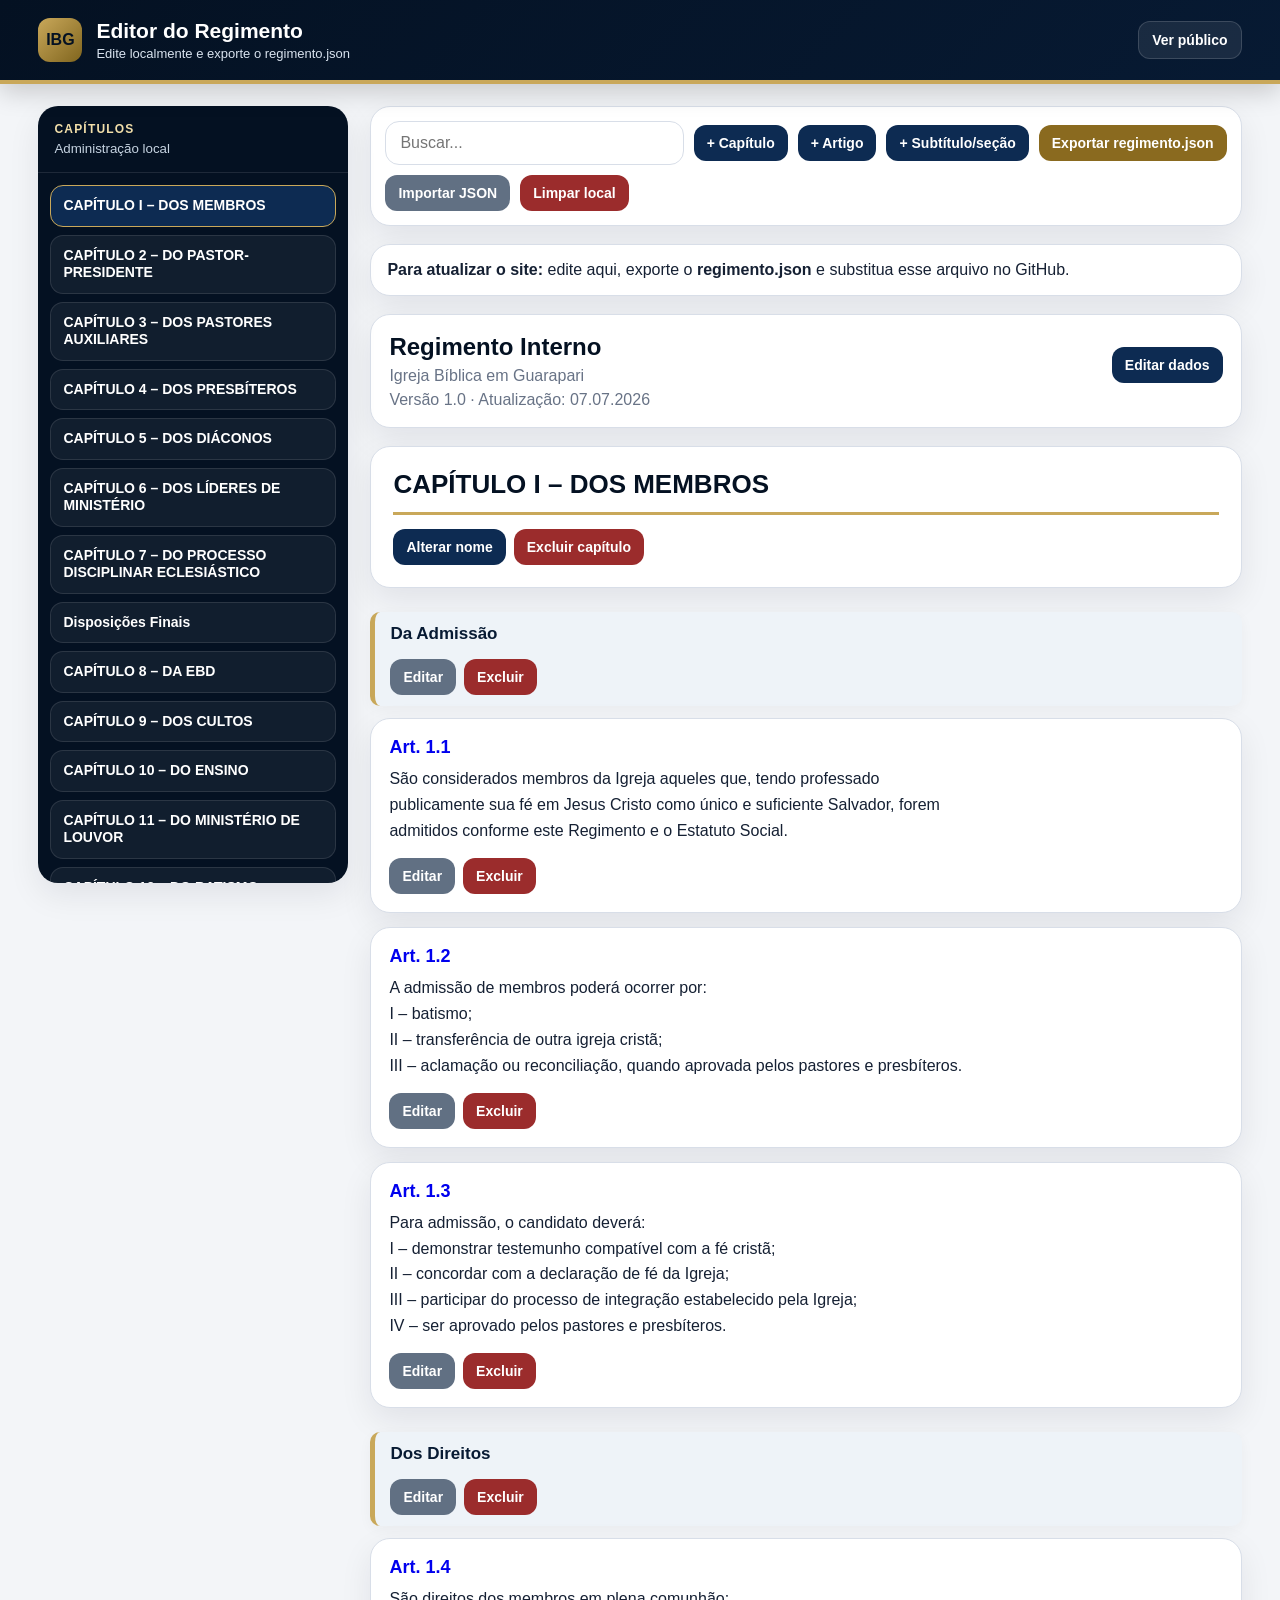
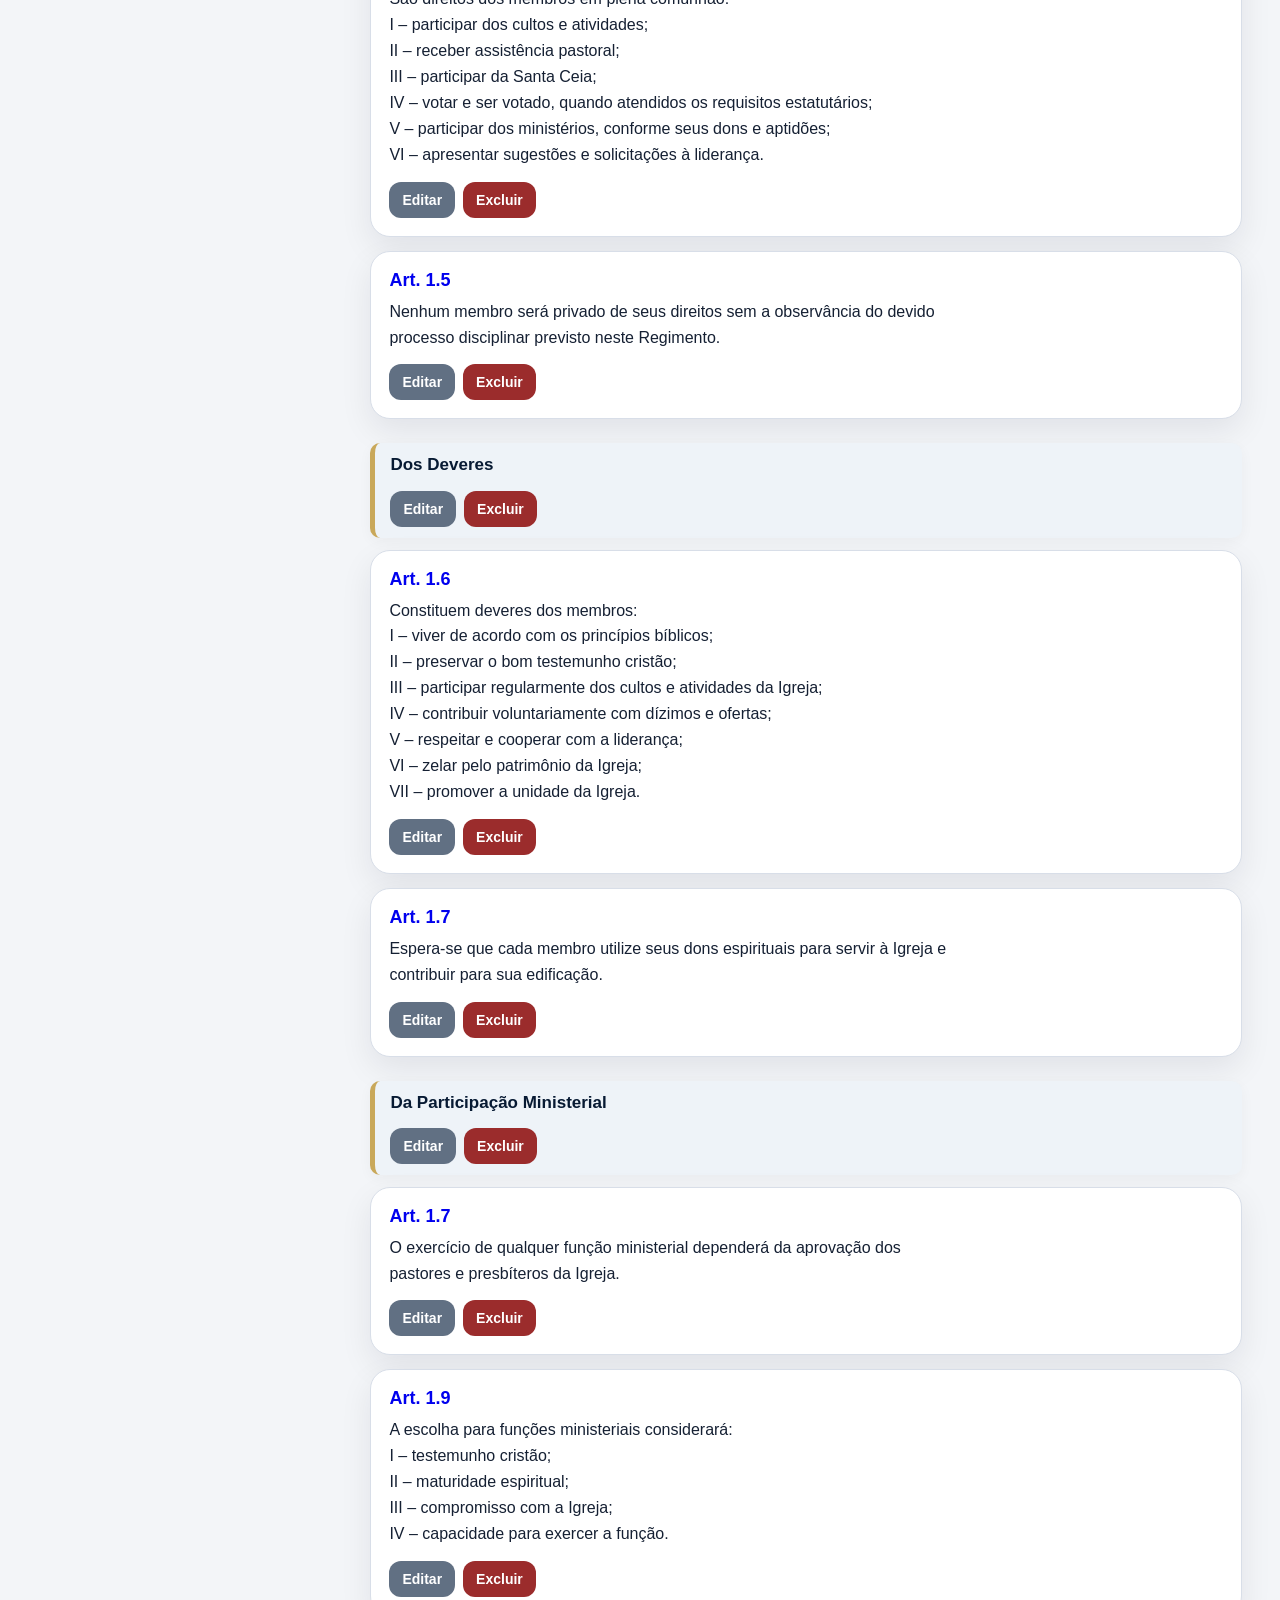
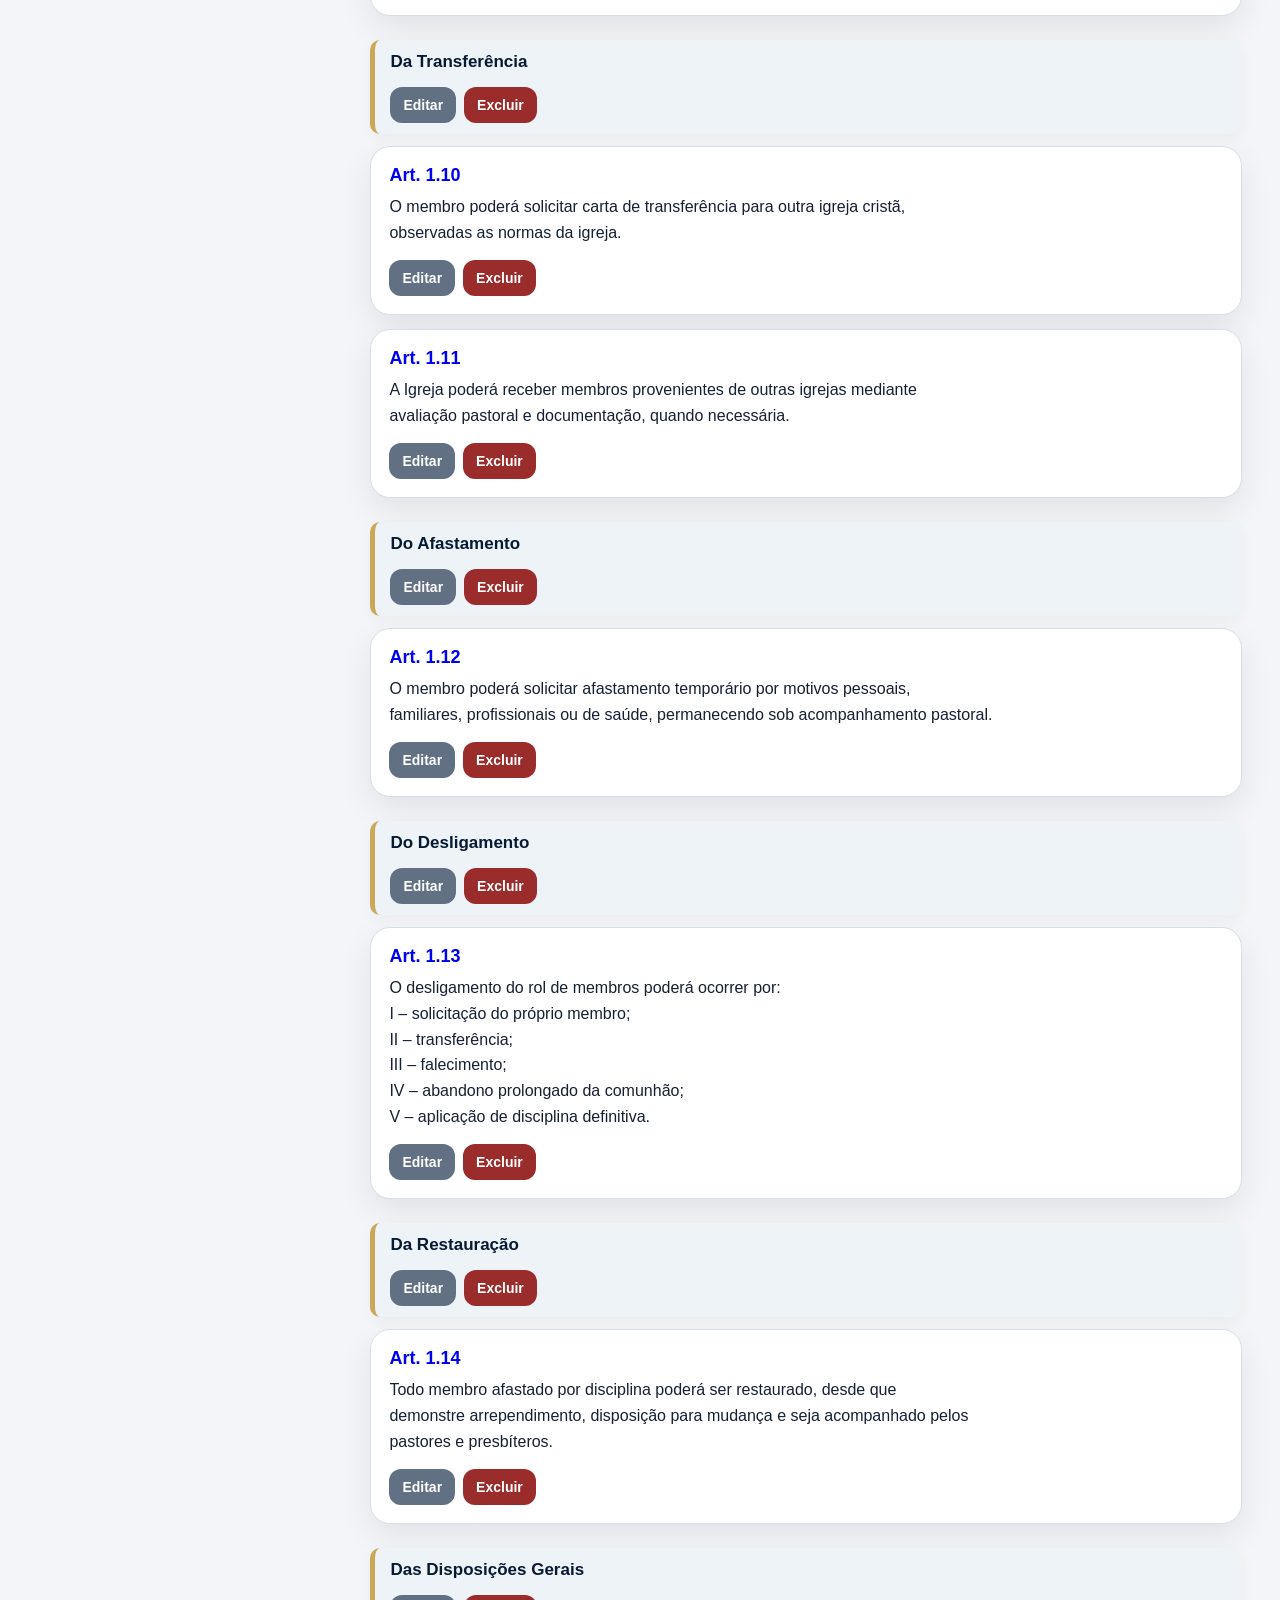
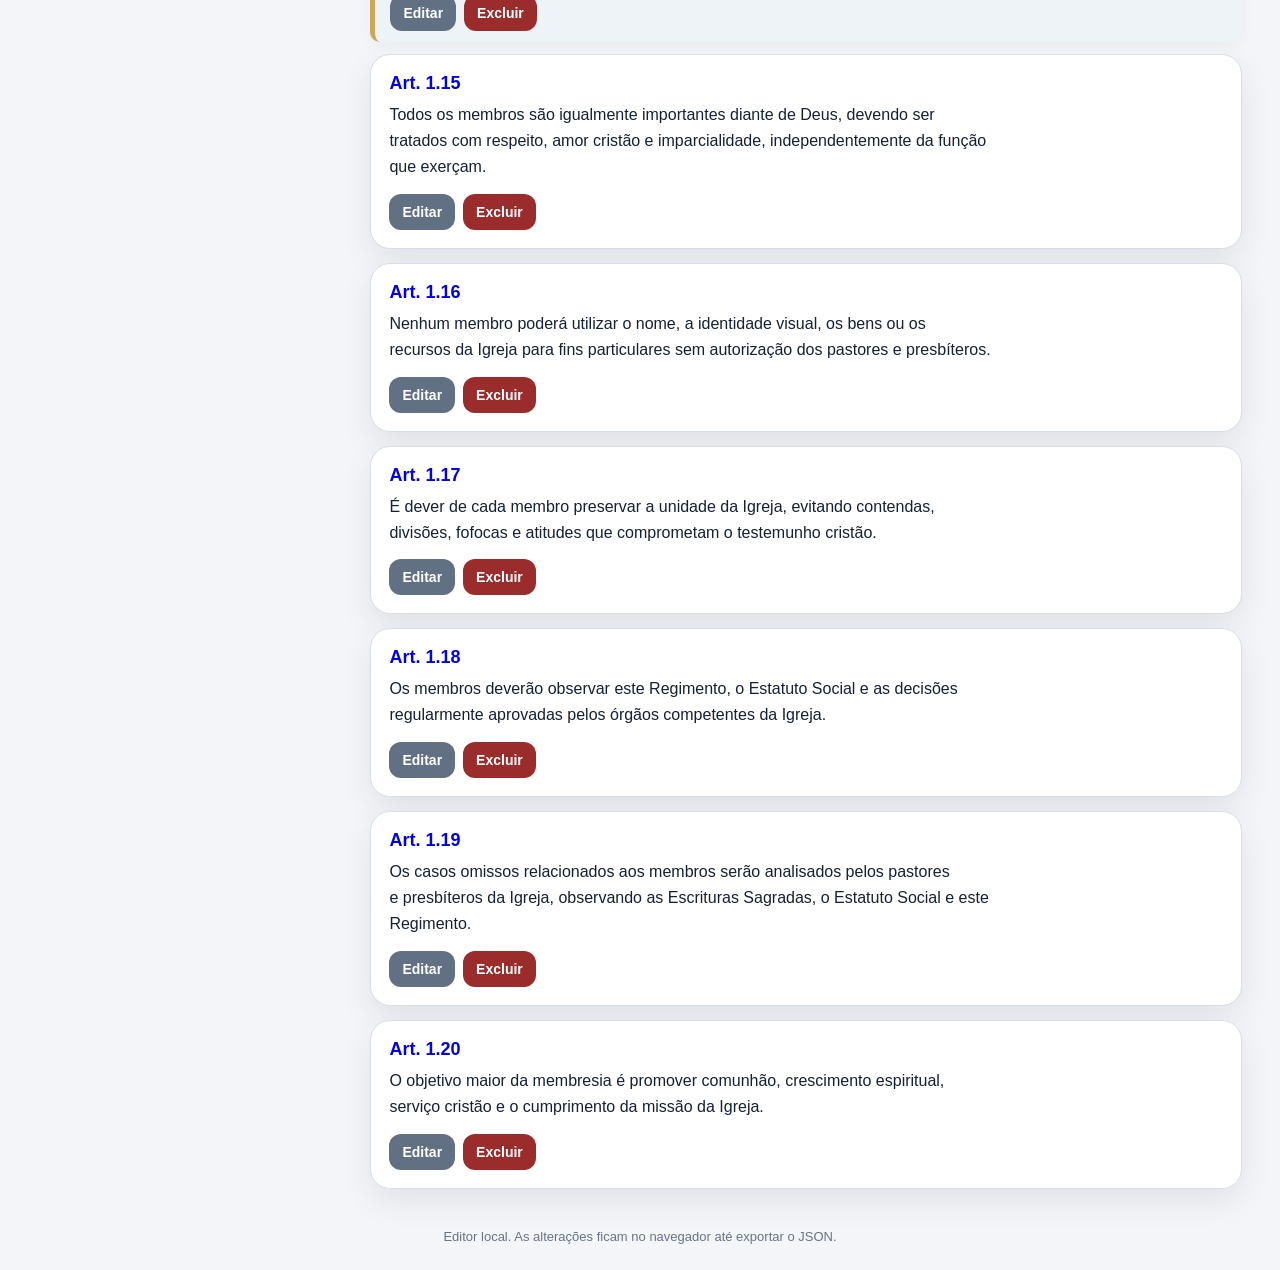
==== commit a9738497: "Add files via upload" ====
--- a/editor.html
+++ b/editor.html
@@ -1,59 +1 @@
-<!doctype html>
-<html lang="pt-BR">
-<head>
-  <meta charset="utf-8">
-  <meta name="viewport" content="width=device-width,initial-scale=1">
-  <title>Editor do Regimento - IBG</title>
-  <link rel="stylesheet" href="style.css">
-</head>
-<body data-mode="editor">
-<header>
-  <div class="header-inner">
-    <div class="brand"><div class="logo">IBG</div><div><h1>Editor do Regimento</h1><p>Edite localmente e exporte o regimento.json</p></div></div>
-    <div class="actions"><button class="ghost menu-toggle" onclick="openSidebar()">☰ Capítulos</button><a class="btn ghost hide-mobile" href="index.html" target="_blank">Ver público</a></div>
-  </div>
-</header>
-<div id="sidebarBackdrop" class="sidebar-backdrop" onclick="closeSidebar()"></div>
-<div class="app">
-  <aside id="sidebar" class="sidebar"><div class="sidebar-head"><div class="sidebar-title">Capítulos</div><small>Administração local</small></div><nav id="chapterMenu" class="chapter-nav"></nav></aside>
-  <main class="content">
-    <div class="toolbar">
-      <div class="search"><input id="searchInput" placeholder="Buscar..." oninput="render()"></div>
-      <button onclick="openChapterModal()">+ Capítulo</button>
-      <button onclick="openItemModal('article')">+ Artigo</button>
-      <button onclick="openItemModal('section')">+ Subtítulo/seção</button>
-      <button class="gold" onclick="downloadJSON()">Exportar regimento.json</button>
-      <button class="light" onclick="document.getElementById('jsonFile').click()">Importar JSON</button>
-      <button class="danger" onclick="clearLocal()">Limpar local</button>
-      <input id="jsonFile" type="file" accept=".json" style="display:none" onchange="importJSON(event)">
-    </div>
-    <div class="notice-card" style="padding:16px;margin-bottom:18px"><strong>Para atualizar o site:</strong> edite aqui, exporte o <strong>regimento.json</strong> e substitua esse arquivo no GitHub.</div>
-    <div id="content"></div>
-  </main>
-</div>
-
-<div id="metaModal" class="modal"><div class="modal-box"><h2>Dados do regimento</h2>
-  <div class="form-row"><label>Título</label><input id="metaTitle"></div>
-  <div class="form-row"><label>Igreja</label><input id="metaChurch"></div>
-  <div class="form-row"><label>Versão</label><input id="metaVersion"></div>
-  <div class="form-row"><label>Última atualização</label><input id="metaUpdated"></div>
-  <div class="actions"><button class="success" onclick="saveMeta()">Salvar</button><button class="light" onclick="closeModals()">Cancelar</button></div>
-</div></div>
-
-<div id="chapterModal" class="modal"><div class="modal-box"><h2 id="chapterModalTitle">Novo capítulo</h2>
-  <div class="form-row"><label>Nome do capítulo</label><input id="chapterTitleInput"></div>
-  <div class="actions"><button class="success" onclick="saveChapter()">Salvar</button><button class="light" onclick="closeModals()">Cancelar</button></div>
-</div></div>
-
-<div id="itemModal" class="modal"><div class="modal-box"><h2 id="itemModalTitle">Novo artigo</h2>
-  <div class="form-row"><label>Capítulo</label><select id="itemChapterSelect"></select></div>
-  <div class="form-row" id="articleNumberWrapper"><label>Número do artigo</label><input id="itemNumberInput" placeholder="Ex.: Art. 5.14"></div>
-  <div class="form-row"><label>Texto</label><textarea id="itemTextInput"></textarea></div>
-  <div class="actions"><button class="success" onclick="saveItem()">Salvar</button><button class="light" onclick="closeModals()">Cancelar</button></div>
-</div></div>
-
-<footer class="footer">Editor local. As alterações ficam no navegador até exportar o JSON.</footer>
-<div id="toast" class="toast"></div>
-<script src="app.js"></script>
-</body>
-</html>
+<!doctype html><html lang="pt-BR"><head><meta charset="utf-8"><meta name="viewport" content="width=device-width,initial-scale=1"><title>Editor do Regimento - IBG</title><link rel="stylesheet" href="style.css"></head><body data-mode="editor"><header><div class="header-inner"><div class="brand"><div class="logo">IBG</div><div><h1>Editor do Regimento</h1><p>Edite localmente e exporte o regimento.json</p></div></div><div class="actions"><button class="ghost menu-toggle" onclick="openSidebar()">☰ Capítulos</button><a class="btn ghost hide-mobile" href="index.html" target="_blank">Ver público</a></div></div></header><div id="sidebarBackdrop" class="sidebar-backdrop" onclick="closeSidebar()"></div><div class="app"><aside id="sidebar" class="sidebar"><div class="sidebar-head"><div class="sidebar-title">Capítulos</div><small>Administração local</small></div><nav id="chapterMenu" class="chapter-nav"></nav></aside><main class="content"><div class="toolbar"><div class="search"><input id="searchInput" placeholder="Buscar..." oninput="render()"></div><button onclick="openChapterModal()">+ Capítulo</button><button onclick="openItemModal('article')">+ Artigo</button><button onclick="openItemModal('section')">+ Subtítulo/seção</button><button class="gold" onclick="downloadJSON()">Exportar regimento.json</button><button class="light" onclick="document.getElementById('jsonFile').click()">Importar JSON</button><button class="danger" onclick="clearLocal()">Limpar local</button><input id="jsonFile" type="file" accept=".json" style="display:none" onchange="importJSON(event)"></div><div class="notice-card" style="padding:16px;margin-bottom:18px"><strong>Para atualizar o site:</strong> edite aqui, exporte o <strong>regimento.json</strong> e substitua esse arquivo no GitHub.</div><div id="content"></div></main></div><div id="metaModal" class="modal"><div class="modal-box"><h2>Dados do regimento</h2><div class="form-row"><label>Título</label><input id="metaTitle"></div><div class="form-row"><label>Igreja</label><input id="metaChurch"></div><div class="form-row"><label>Versão</label><input id="metaVersion"></div><div class="form-row"><label>Última atualização</label><input id="metaUpdated"></div><div class="actions"><button class="success" onclick="saveMeta()">Salvar</button><button class="light" onclick="closeModals()">Cancelar</button></div></div></div><div id="chapterModal" class="modal"><div class="modal-box"><h2 id="chapterModalTitle">Novo capítulo</h2><div class="form-row"><label>Nome do capítulo</label><input id="chapterTitleInput"></div><div class="actions"><button class="success" onclick="saveChapter()">Salvar</button><button class="light" onclick="closeModals()">Cancelar</button></div></div></div><div id="itemModal" class="modal"><div class="modal-box"><h2 id="itemModalTitle">Novo artigo</h2><div class="form-row"><label>Capítulo</label><select id="itemChapterSelect"></select></div><div class="form-row" id="articleNumberWrapper"><label>Número do artigo</label><input id="itemNumberInput" placeholder="Ex.: Art. 5.14"></div><div class="form-row"><label>Texto</label><textarea id="itemTextInput"></textarea></div><div class="actions"><button class="success" onclick="saveItem()">Salvar</button><button class="light" onclick="closeModals()">Cancelar</button></div></div></div><footer class="footer">Editor local. As alterações ficam no navegador até exportar o JSON.</footer><div id="toast" class="toast"></div><script src="app.js"></script></body></html>
--- a/style.css
+++ b/style.css
@@ -11,12 +11,7 @@
 html{scroll-behavior:smooth}
 body{margin:0;font-family:Arial,Helvetica,sans-serif;background:var(--bg);color:var(--text)}
 body.no-scroll{overflow:hidden}
-header{
-  position:sticky;top:0;z-index:20;
-  background:linear-gradient(135deg,var(--navy),var(--navy2));
-  color:white;border-bottom:4px solid var(--gold);
-  box-shadow:0 8px 24px rgba(0,0,0,.18)
-}
+header{position:sticky;top:0;z-index:20;background:linear-gradient(135deg,var(--navy),var(--navy2));color:white;border-bottom:4px solid var(--gold);box-shadow:0 8px 24px rgba(0,0,0,.18)}
 .header-inner{width:min(1240px,94%);margin:auto;padding:18px 0;display:flex;align-items:center;justify-content:space-between;gap:16px}
 .brand{display:flex;align-items:center;gap:14px}
 .logo{width:44px;height:44px;border-radius:12px;background:linear-gradient(135deg,var(--gold),#80651e);display:flex;align-items:center;justify-content:center;color:var(--navy);font-weight:900}
@@ -41,21 +36,7 @@
 .meta-card h2{margin:0;color:var(--navy);font-size:24px}.meta-card p{margin:6px 0 0;color:var(--muted)}
 .chapter-card{padding:22px;margin-bottom:16px}.chapter-card h2{margin:0;color:var(--navy);font-size:26px;line-height:1.2;padding-bottom:12px;border-bottom:3px solid var(--gold)}
 .chapter-actions,.article-actions{display:flex;gap:8px;flex-wrap:wrap;margin-top:14px}
-
-/* Seções internas dos capítulos */
-.section-title{
-  margin:24px 0 12px;
-  padding:11px 15px;
-  background:var(--section-bg);
-  border-left:5px solid var(--gold);
-  border-radius:10px;
-  color:var(--navy2);
-  font-weight:900;
-  font-size:17px;
-  line-height:1.3;
-  box-shadow:0 4px 14px rgba(4,17,34,.04);
-}
-
+.section-title{margin:24px 0 12px;padding:11px 15px;background:var(--section-bg);border-left:5px solid var(--gold);border-radius:10px;color:var(--navy2);font-weight:900;font-size:17px;line-height:1.3;box-shadow:0 4px 14px rgba(4,17,34,.04)}
 .article-card{padding:18px;margin-bottom:14px;scroll-margin-top:120px}.article-card h3{margin:0 0 8px;color:var(--navy2);font-size:18px}.article-card p{margin:0;line-height:1.62;white-space:pre-wrap;font-size:16px}
 .article-number-link{text-decoration:none}.article-number-link:hover{text-decoration:underline}
 .empty{padding:28px;text-align:center;color:var(--muted)}
@@ -63,18 +44,6 @@
 .modal-box{width:min(780px,100%);max-height:90vh;overflow:auto;background:white;border-radius:22px;padding:22px;box-shadow:0 30px 90px rgba(0,0,0,.35)}.modal-box h2{margin:0 0 16px;color:var(--navy)}
 .form-row{margin-bottom:14px}label{display:block;margin-bottom:6px;font-weight:800;color:var(--navy)}
 .footer{width:min(1240px,94%);margin:26px auto;color:var(--muted);font-size:13px;text-align:center}.toast{position:fixed;right:18px;bottom:18px;background:var(--navy);color:white;padding:13px 16px;border-radius:14px;box-shadow:var(--shadow);display:none;z-index:80}.toast.show{display:block}
-@media(max-width:900px){
-  .brand h1{font-size:18px}.hide-mobile{display:none}.menu-toggle{display:inline-flex}.app{display:block;margin-top:14px}
-  .sidebar{position:fixed;inset:0 auto 0 0;width:min(86vw,340px);border-radius:0;transform:translateX(-105%);transition:.25s ease;z-index:40;top:0}.sidebar.open{transform:translateX(0)}
-  .sidebar-backdrop{display:none;position:fixed;inset:0;background:rgba(0,0,0,.45);z-index:35}.sidebar-backdrop.open{display:block}
-  .chapter-nav{max-height:calc(100vh - 78px)}.toolbar{position:sticky;top:83px;z-index:15}.search{min-width:100%}.meta-card{display:block}.chapter-card h2{font-size:22px}
-  .section-title{font-size:16px;padding:10px 13px;margin:20px 0 10px}
-}
+@media(max-width:900px){.brand h1{font-size:18px}.hide-mobile{display:none}.menu-toggle{display:inline-flex}.app{display:block;margin-top:14px}.sidebar{position:fixed;inset:0 auto 0 0;width:min(86vw,340px);border-radius:0;transform:translateX(-105%);transition:.25s ease;z-index:40;top:0}.sidebar.open{transform:translateX(0)}.sidebar-backdrop{display:none;position:fixed;inset:0;background:rgba(0,0,0,.45);z-index:35}.sidebar-backdrop.open{display:block}.chapter-nav{max-height:calc(100vh - 78px)}.toolbar{position:sticky;top:83px;z-index:15}.search{min-width:100%}.meta-card{display:block}.chapter-card h2{font-size:22px}.section-title{font-size:16px;padding:10px 13px;margin:20px 0 10px}}
 @media(max-width:520px){.header-inner{width:92%;padding:14px 0}.logo{width:38px;height:38px}.app{width:92%}.btn,button{padding:9px 11px;font-size:13px}.chapter-card,.article-card,.meta-card,.toolbar{border-radius:16px}}
-@media print{
-  header,.sidebar,.toolbar,.chapter-actions,.article-actions,.footer,.toast{display:none!important}
-  body{background:white;color:black}.app{display:block;width:100%;margin:0}
-  .chapter-card,.article-card,.meta-card{box-shadow:none;border:0;border-radius:0}
-  .section-title{background:#f1f1f1;color:black;border-left:4px solid #000;box-shadow:none}
-  .article-card{page-break-inside:avoid}.chapter-card h2{color:black;border-bottom:2px solid #000}
-}
+@media print{header,.sidebar,.toolbar,.chapter-actions,.article-actions,.footer,.toast{display:none!important}body{background:white;color:black}.app{display:block;width:100%;margin:0}.chapter-card,.article-card,.meta-card{box-shadow:none;border:0;border-radius:0}.section-title{background:#f1f1f1;color:black;border-left:4px solid #000;box-shadow:none}.article-card{page-break-inside:avoid}.chapter-card h2{color:black;border-bottom:2px solid #000}}
